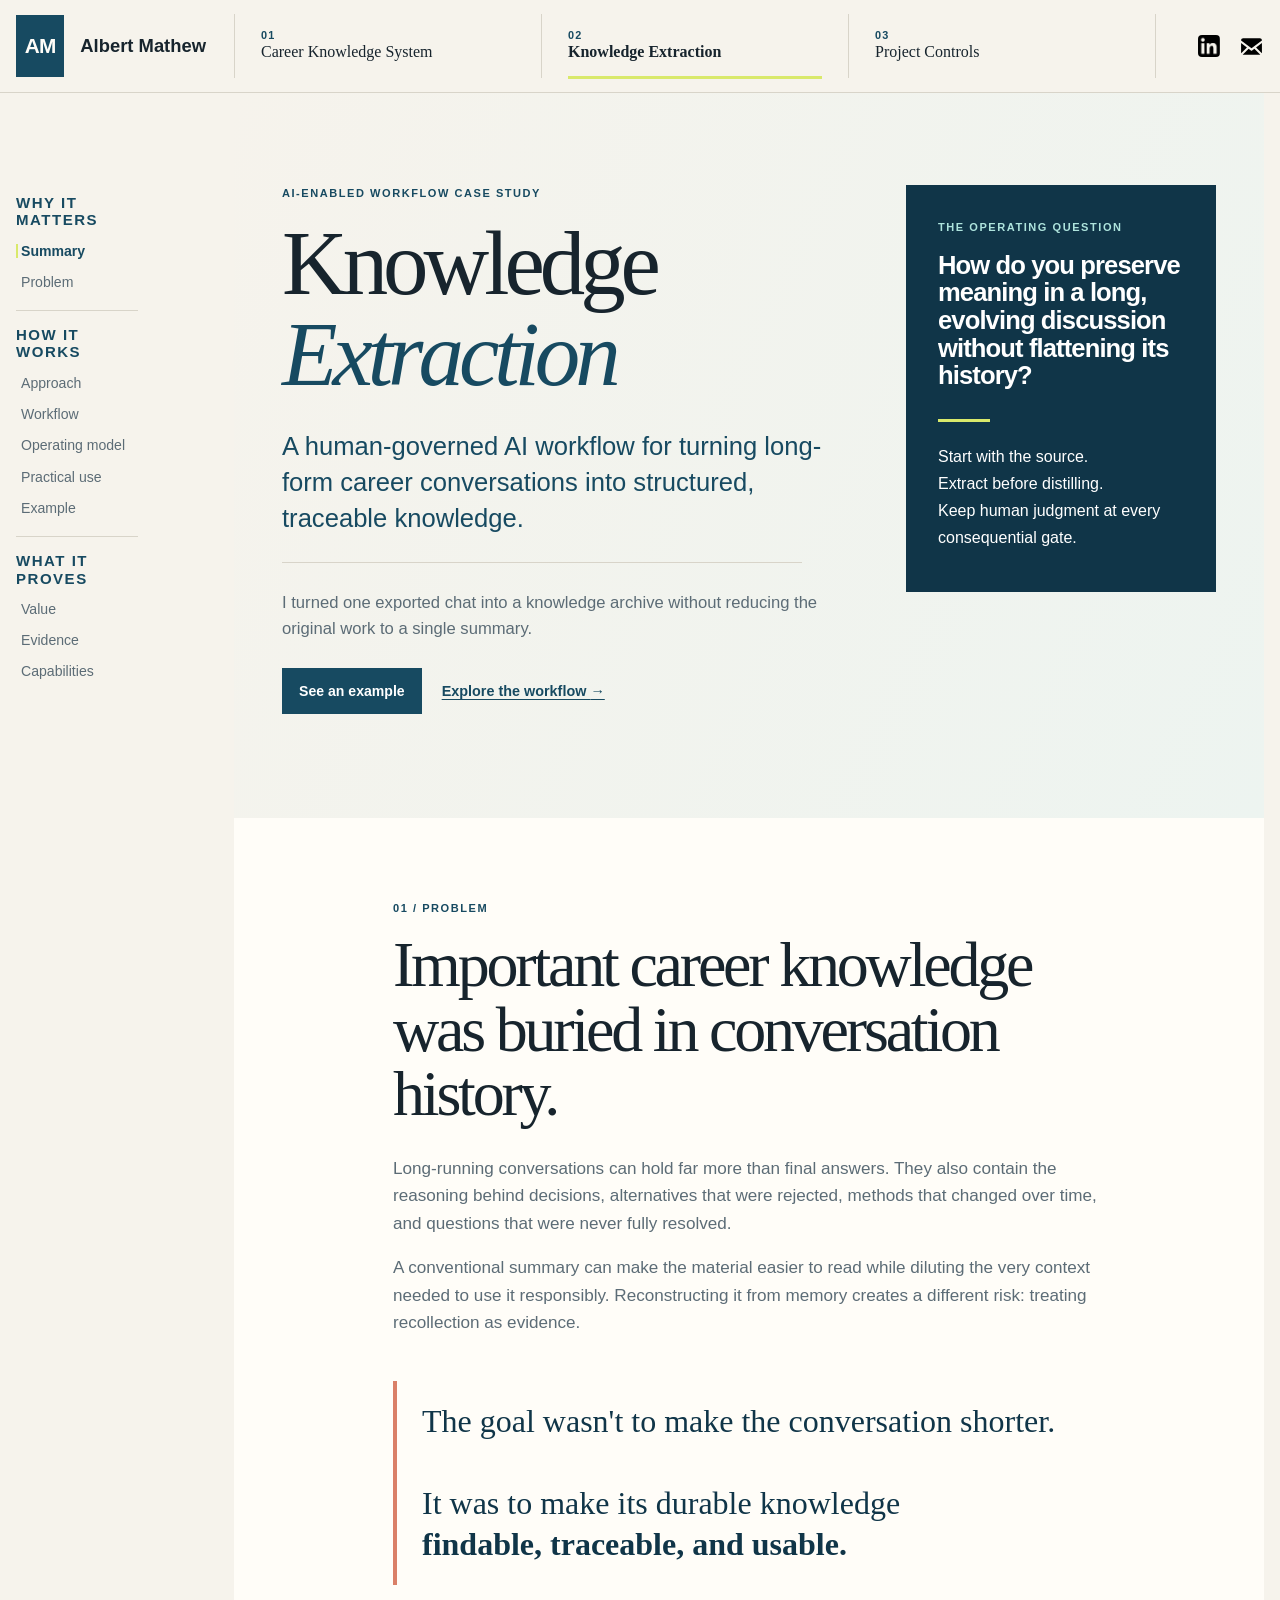
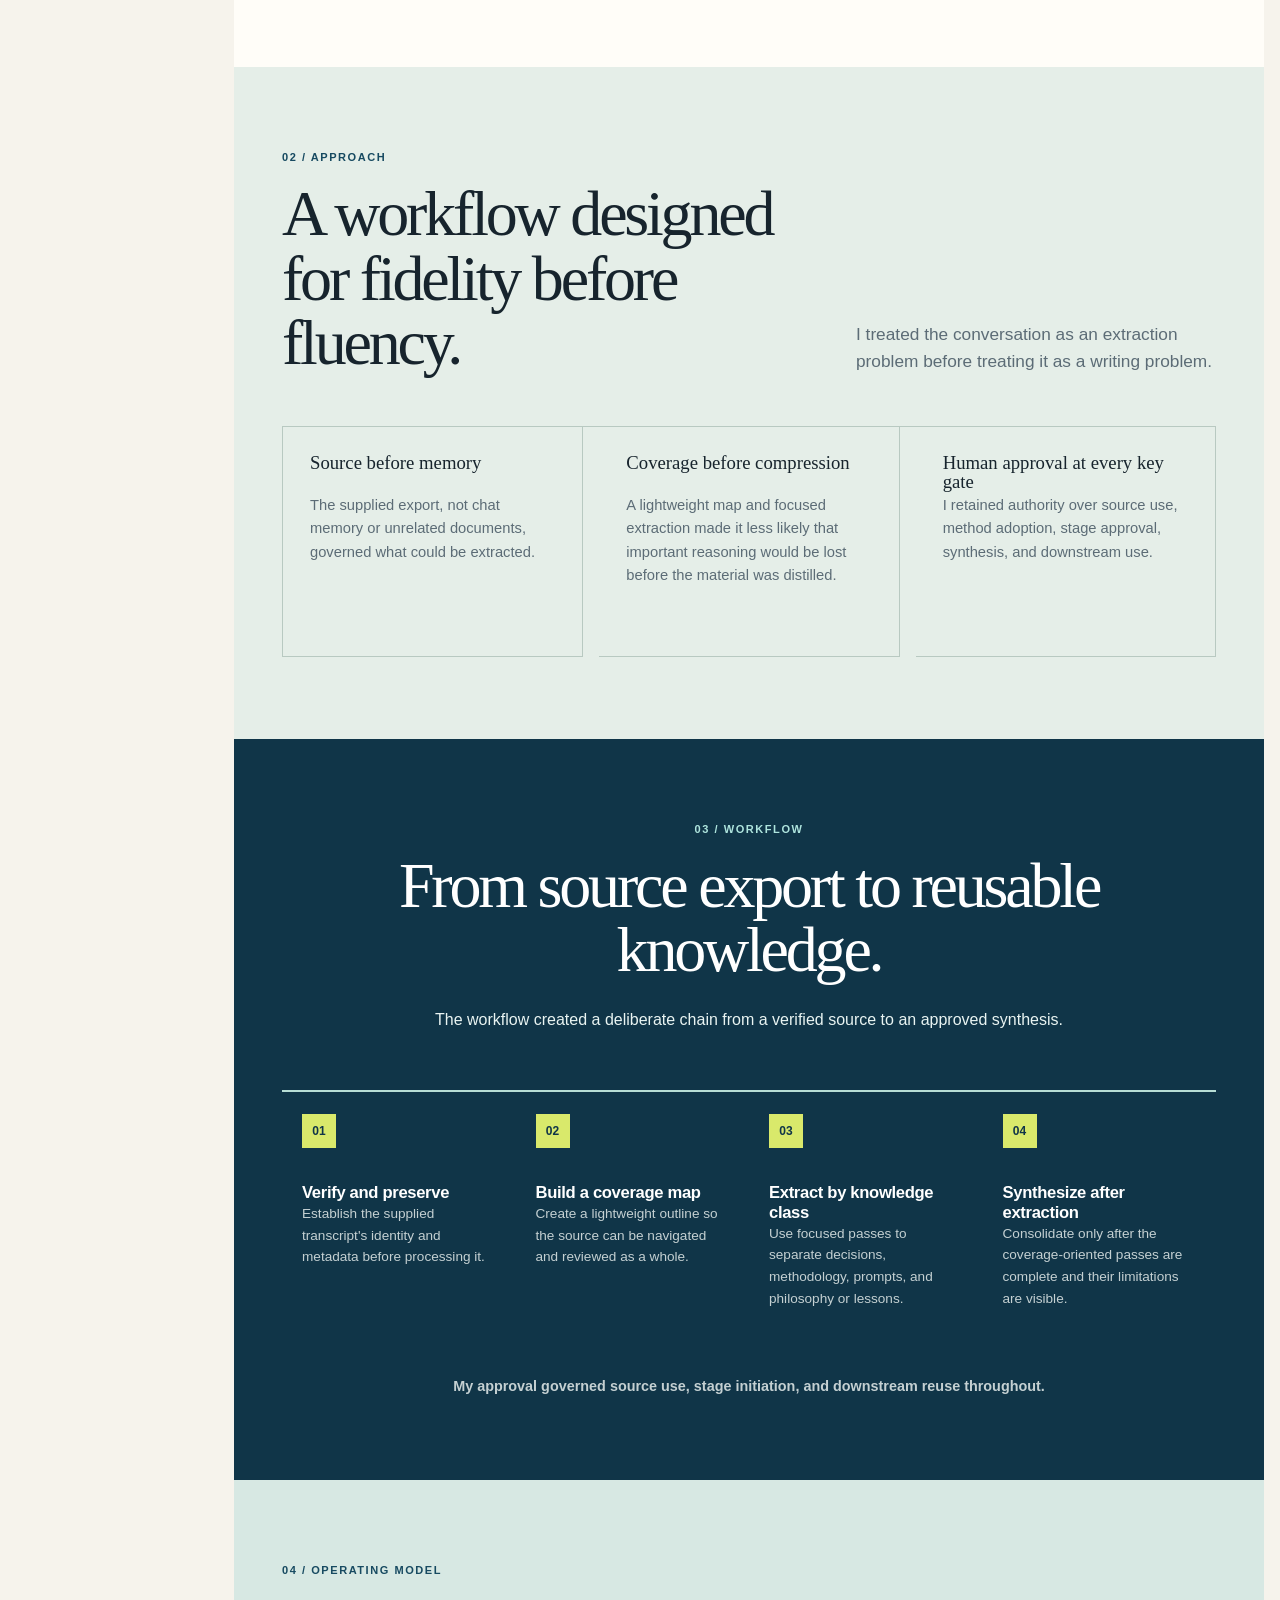
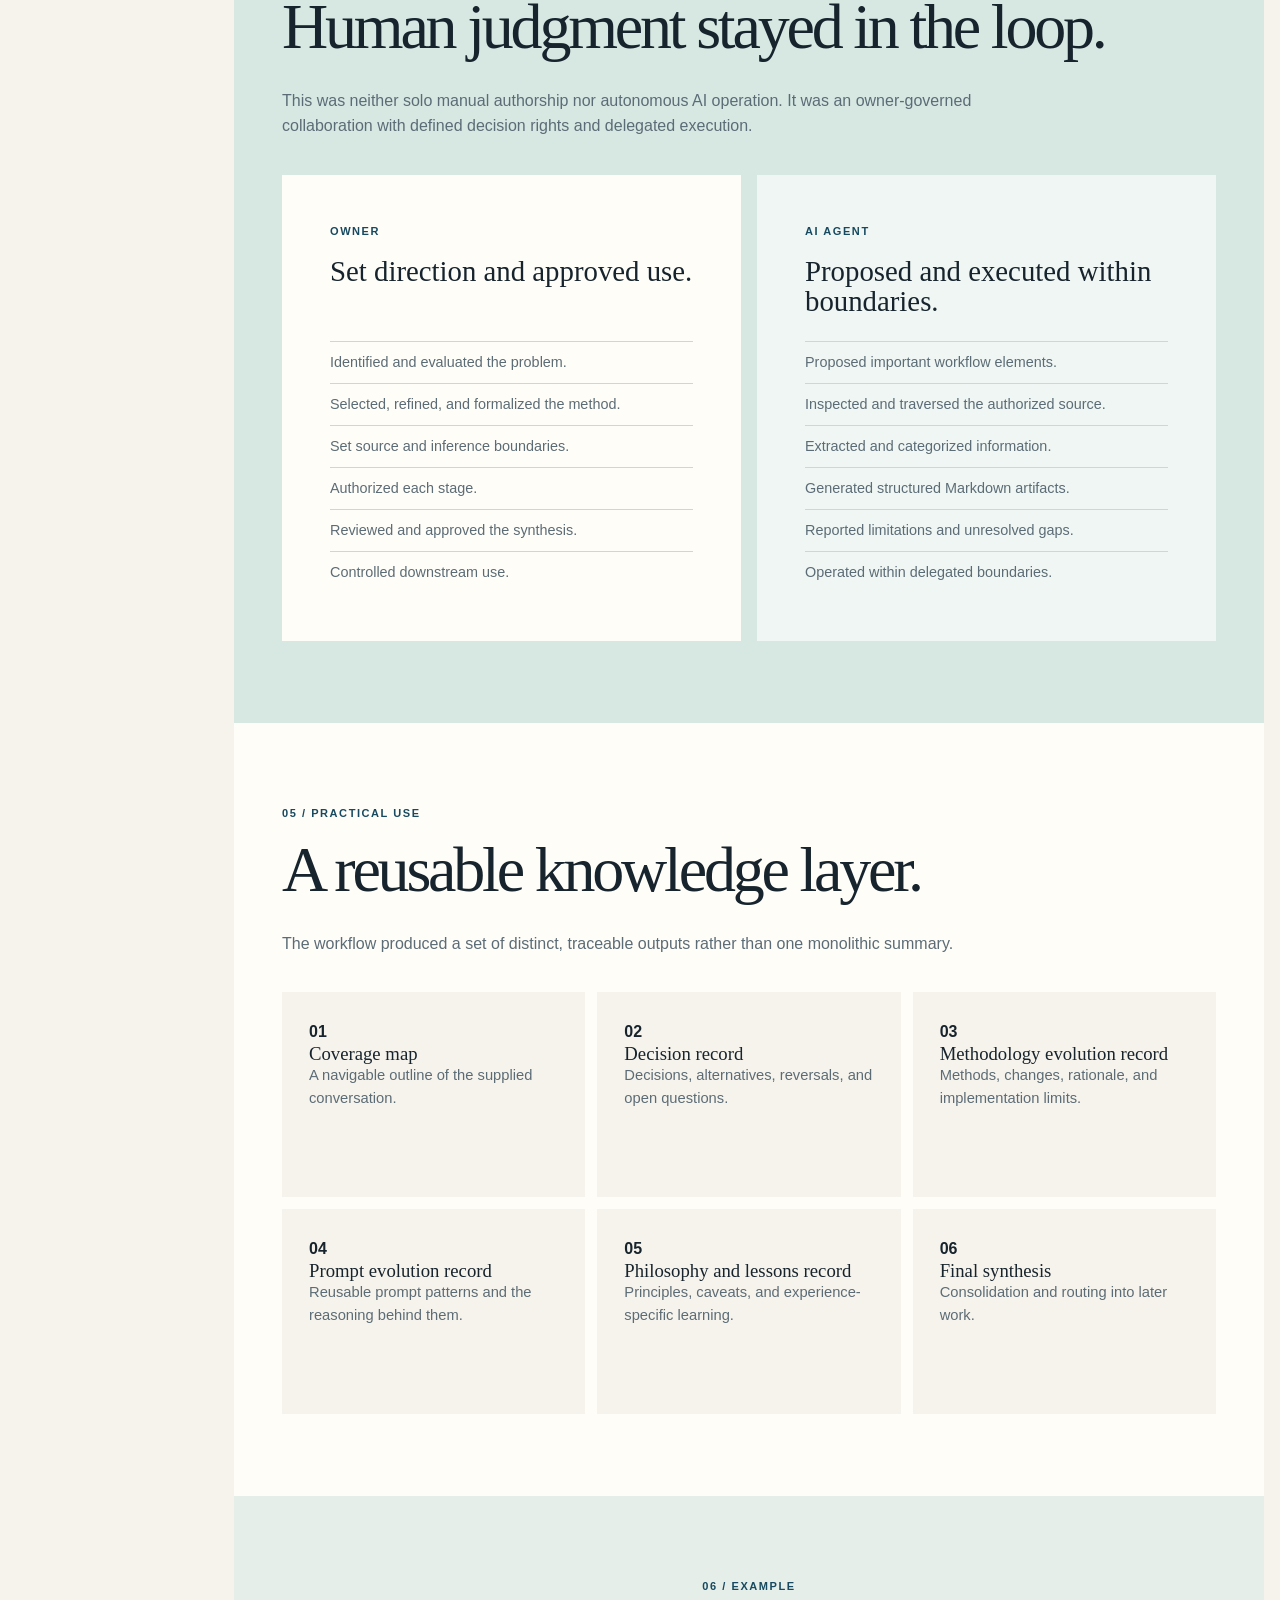
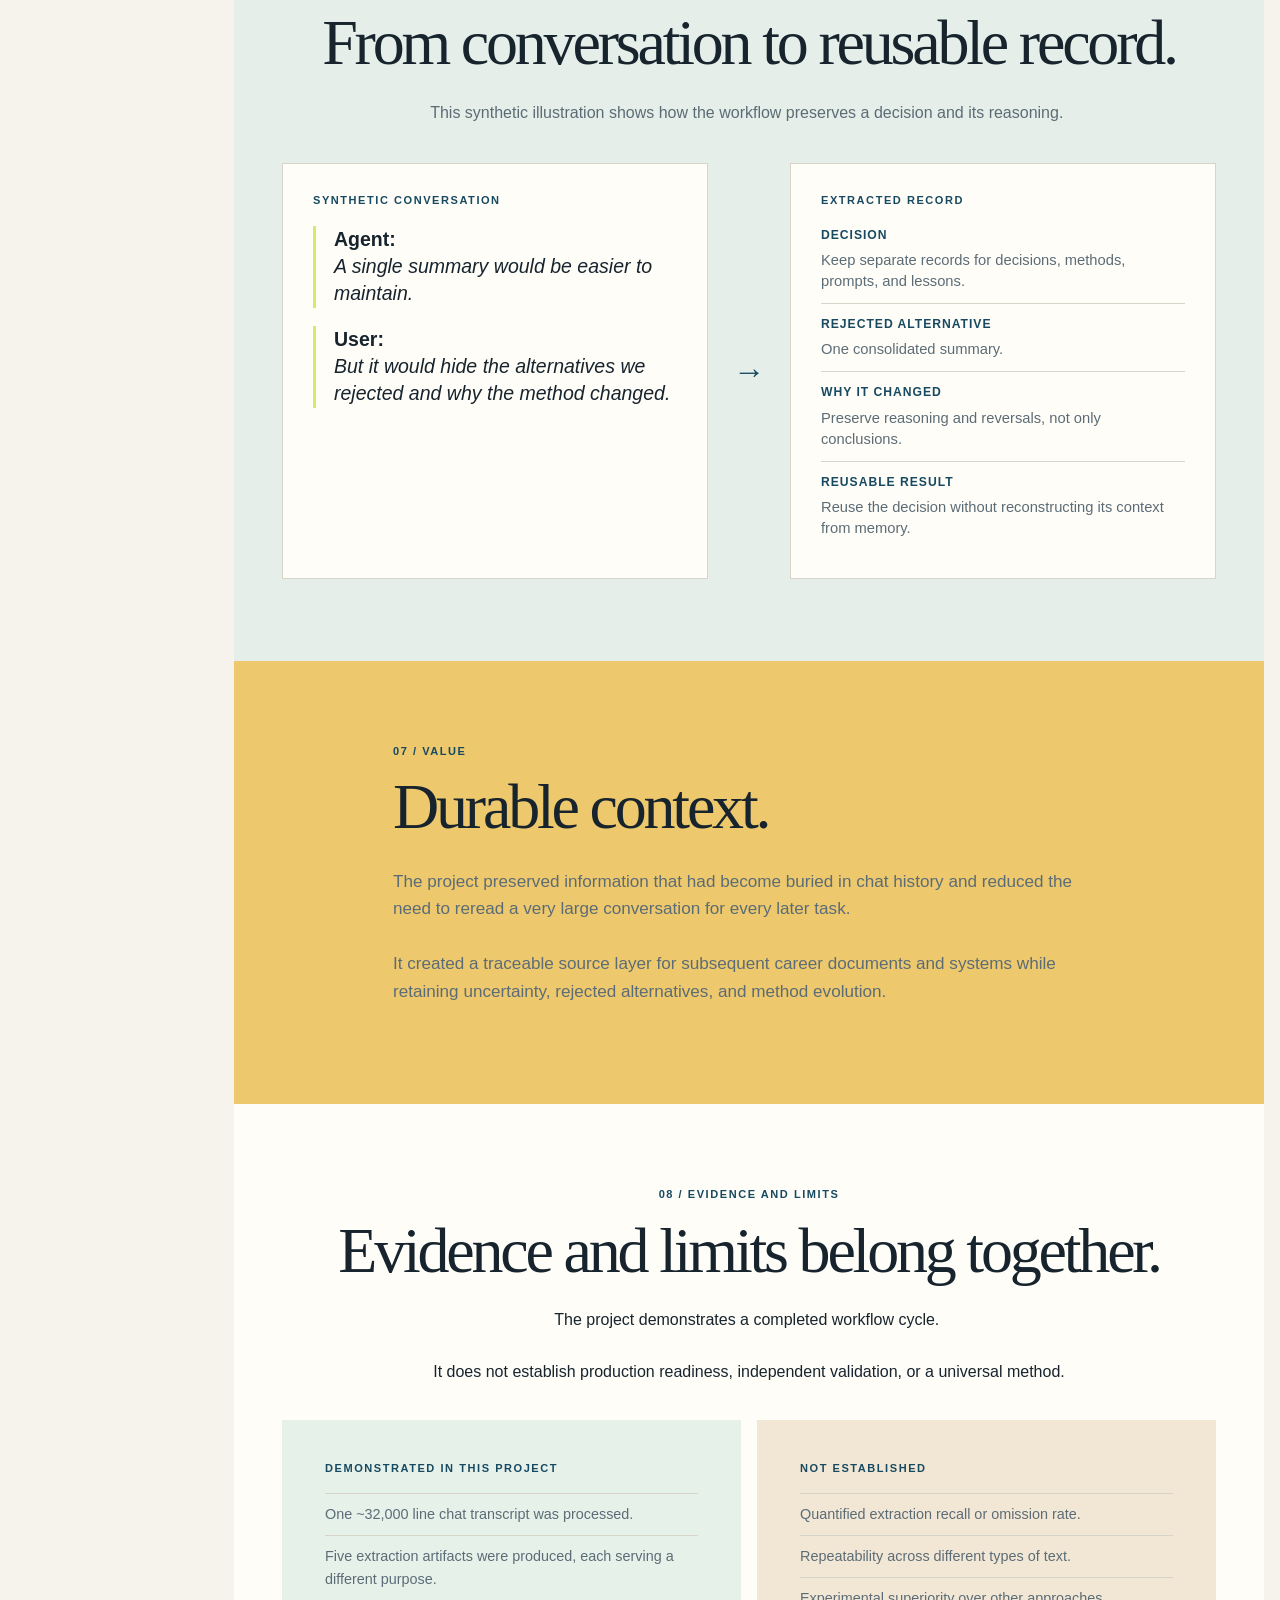
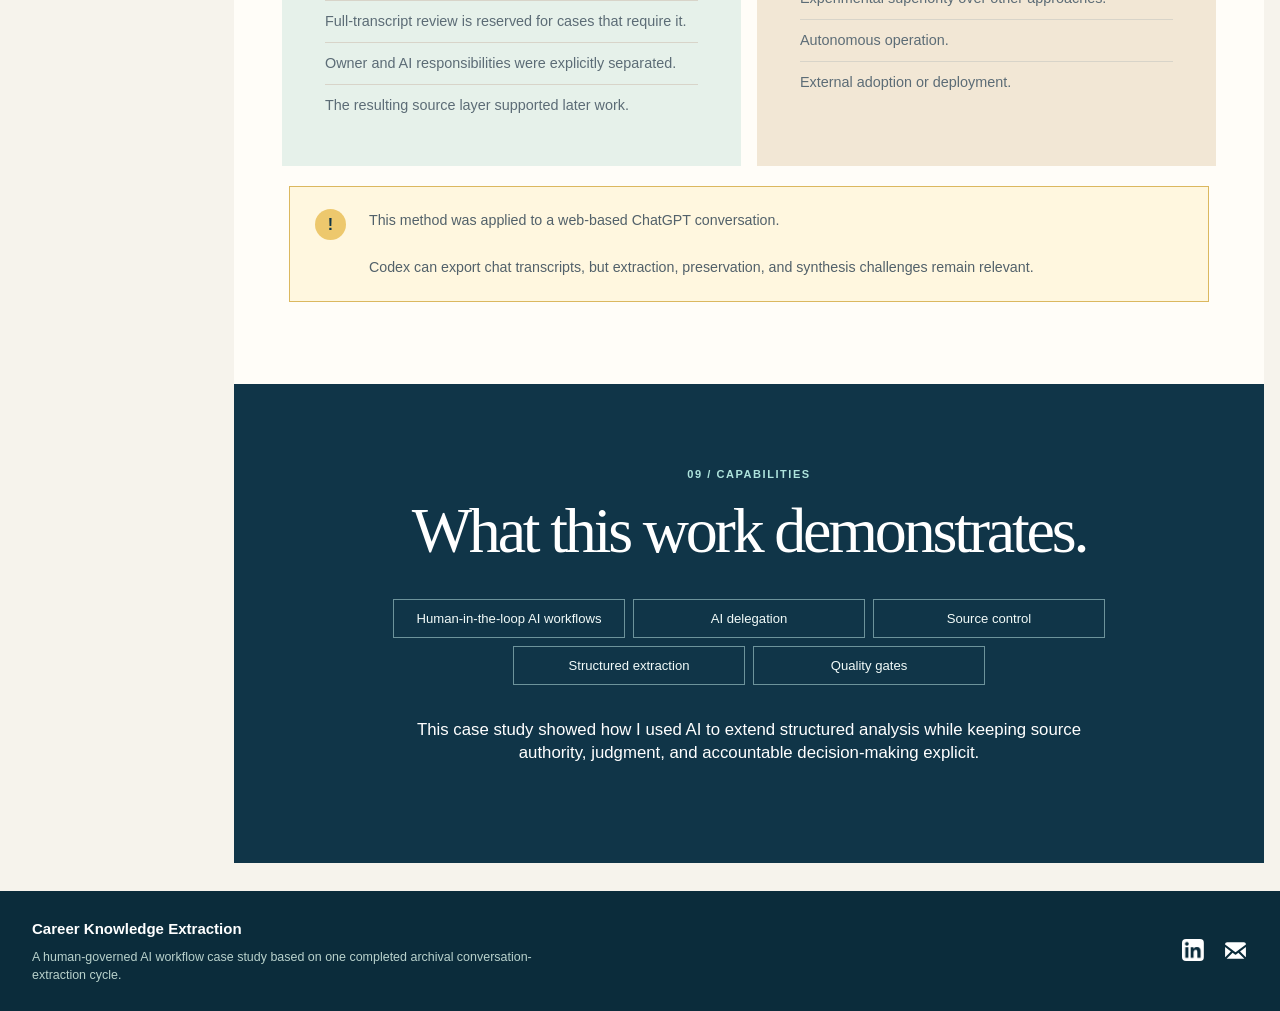
==== projects/career-knowledge-extraction/index.html @ 4024e96e "Create initial portfolio site" ====
<!doctype html>
<html lang="en">
  <head><meta charset="utf-8"><meta name="viewport" content="width=device-width, initial-scale=1"><meta name="description" content="Career Knowledge Extraction">
    <title>Career Knowledge Extraction</title>
    <!-- Shared foundation first; this project stylesheet may add local visual rules. -->
  <link rel="stylesheet" href="../../styles/site.css?v=monogram3" data-design-text="t1">
    <link rel="stylesheet" href="styles.css" data-design-text="t2">
  <link rel="stylesheet" href="../../styles/case-study.css?v=contact-icons" data-design-text="t3">
</head>
  <!-- Accessibility: lets keyboard users skip repeated site navigation. -->
  <body><a class="skip" href="#main">Skip to content</a>
    <!-- Case-study navigation. A parent portfolio link can be added here later. -->
    <!-- Shared portfolio project route. -->
  <header class="projectRoute" data-design-target="route">
    <div class="routeWrap">
      <a class="portfolioHome" href="../../index.html" aria-label="Portfolio home"><b>AM</b><span data-design-text="t4">Albert Mathew</span></a>
      <nav class="projectNav" aria-label="Portfolio projects">
        <a class="projectLink" href="../career-knowledge-system/index.html"><span data-design-text="t5">01</span><strong><span class="projectLinkTitle--desktop">Career Knowledge System</span><span class="projectLinkTitle--mobile">Knowledge<br>System</span></strong></a>
        <a class="projectLink active" href="../career-knowledge-extraction/index.html" aria-current="page"><span data-design-text="t6">02</span><strong><span class="projectLinkTitle--desktop">Knowledge Extraction</span><span class="projectLinkTitle--mobile">Knowledge<br>Extraction</span></strong></a>
        <a class="projectLink" href="../controls/index.html"><span data-design-text="t7">03</span><strong><span class="projectLinkTitle--desktop">Project Controls</span><span class="projectLinkTitle--mobile">Project<br>Controls</span></strong></a>
      </nav>
            <button class="pageJump" type="button" aria-expanded="false" aria-controls="case-index" aria-label="Open page navigation">
              <span class="pageJumpIcon" aria-hidden="true">☰</span>
              <span class="pageJumpLabel">Menu</span>
            </button>
            <nav class="routeContacts contactIcons" aria-label="Contact links">
        <a class="contactIcon" href="https://www.linkedin.com/in/albert-mathew-1331bb76/" target="_blank" rel="noopener noreferrer" aria-label="LinkedIn"><img class="contactIconImage contactIconImage--linkedin" src="../../assets/in-logo/InBug-Black.png" alt=""></a>
        <a class="contactIcon" href="mailto:contact@albertmathew.net" aria-label="Email contact@albertmathew.net"><img class="contactIconImage contactIconImage--email" src="../../assets/boxicons-rqFpVNvLlrw-unsplash.svg" alt=""></a>
      </nav>
    </div>
  </header>

  <button class="pageIndexScrim" type="button" tabindex="-1" aria-label="Close page navigation"></button>
    <div class="caseShell">
  <aside id="case-index" class="pageIndex" data-design-target="rail" aria-label="Page navigation">
    <div class="pageIndexHeader">
      <div>
        <span class="pageIndexTitle">Knowledge Extraction</span>
        <a class="pageIndexHome" href="../../index.html">Home</a>
      </div>
      <button class="pageIndexClose" type="button" aria-label="Close page navigation"><span aria-hidden="true">×</span></button>
    </div>
    <nav>
      <div class="pageIndexGroup">
        <p class="pageIndexPhase" data-design-text="t9">Why it matters</p>
        <a class="active" aria-current="location" href="#top"><span data-design-text="t10">Summary</span></a>
        <a href="#problem"><span data-design-text="t11">Problem</span></a>
      </div>
      <div class="pageIndexGroup">
        <p class="pageIndexPhase" data-design-text="t12">How it works</p>
        <a href="#approach"><span data-design-text="t13">Approach</span></a>
        <a href="#workflow"><span data-design-text="t14">Workflow</span></a>
        <a href="#model"><span data-design-text="t15">Operating model</span></a>
        <a href="#outputs"><span data-design-text="t16">Practical use</span></a>
        <a href="#example"><span>Example</span></a>
      </div>
      <div class="pageIndexGroup">
        <p class="pageIndexPhase" data-design-text="t17">What it proves</p>
        <a href="#value"><span data-design-text="t18">Value</span></a>
        <a href="#evidence"><span data-design-text="t19">Evidence</span></a>
        <a href="#capabilities"><span data-design-text="t20">Capabilities</span></a>
      </div>
    </nav>
    <div class="pageIndexFooter">
      <span class="pageIndexContactLabel">Contact</span>
      <nav class="pageIndexContacts contactIcons" aria-label="Contact links">
        <a class="contactIcon" href="https://www.linkedin.com/in/albert-mathew-1331bb76/" target="_blank" rel="noopener noreferrer" aria-label="LinkedIn"><img class="contactIconImage contactIconImage--linkedin" src="../../assets/in-logo/InBug-Black.png" alt=""></a>
        <a class="contactIcon" href="mailto:contact@albertmathew.net" aria-label="Email contact@albertmathew.net"><img class="contactIconImage contactIconImage--email" src="../../assets/boxicons-rqFpVNvLlrw-unsplash.svg" alt=""></a>
      </nav>
    </div>
  </aside>

    <main id="main">
      <!-- Hero: explains the project before a reader chooses to continue. -->
      <section class="hero" id="top" data-design-target="hero">
        <div class="wrap heroGrid">
          <div>
            <p class="eyebrow" data-design-text="t21">AI-enabled workflow case study</p>
            <h1 data-design-text="t22">Knowledge <i>Extraction</i></h1>
            <p class="lead" data-design-text="t23">A human-governed AI workflow for turning long-form career conversations into structured, traceable knowledge.</p>
            <div class="heroSeparator" aria-hidden="true"></div>
            <p class="intro" data-design-text="t27">I turned one exported chat into a knowledge archive without reducing the original work to a single summary.</p>
            <p data-design-text="t28"><a class="button" href="#example">See an example</a><a class="quiet" href="#workflow">Explore the workflow <span aria-hidden="true">→</span></a></p>
          </div>
          <aside>
            <p class="eyebrow" data-design-text="t29">The operating question</p>
            <h3 data-design-text="t30">How do you preserve meaning in a long, evolving discussion without flattening its history?</h3>
            <hr>
            <p data-design-text="t31">Start with the source.<br>Extract before distilling.<br>Keep human judgment at every consequential gate.</p>
          </aside>
        </div>
      </section>
      <!-- Problem: establishes why this workflow was worth designing. -->
      <section class="section paper" id="problem">
        <div class="narrow">
          <div class="sectionHeader sectionHeader--left">
            <p class="index" data-design-text="t32">01 / Problem</p>
            <h2 data-design-text="t33">Important career knowledge was buried in conversation history.</h2>
          </div>
          <p data-design-text="t34">Long-running conversations can hold far more than final answers. They also contain the reasoning behind decisions, alternatives that were rejected, methods that changed over time, and questions that were never fully resolved.</p>
          <p data-design-text="t35">A conventional summary can make the material easier to read while diluting the very context needed to use it responsibly. Reconstructing it from memory creates a different risk: treating recollection as evidence.</p>
          <blockquote data-design-text="t36">The goal wasn't to make the conversation shorter.&nbsp;<br><br>It was to make its durable knowledge <strong>findable, traceable, and usable.</strong></blockquote>
        </div>
      </section>
      <!-- Approach: the three design principles guiding the work. -->
      <section class="section mint" id="approach">
        <div class="wrap">
          <div class="split">
            <div class="sectionHeader sectionHeader--left">
              <p class="index" data-design-text="t37">02 / Approach</p>
              <h2 data-design-text="t38">A workflow designed for fidelity before fluency.</h2>
            </div>
            <p data-design-text="t39">I treated the conversation as an extraction problem before treating it as a writing problem.</p>
          </div>
          <div class="cards">
            <article>
              <h3 data-design-text="t40">Source before memory</h3>
              <p data-design-text="t41">The supplied export, not chat memory or unrelated documents, governed what could be extracted.</p>
            </article>
            <article>
              <h3 data-design-text="t42">Coverage before compression</h3>
              <p data-design-text="t43">A lightweight map and focused extraction made it less likely that important reasoning would be lost before the material was distilled.</p>
            </article>
            <article>
              <h3 data-design-text="t44">Human approval at every key gate</h3>
              <p data-design-text="t45">I retained authority over source use, method adoption, stage approval, synthesis, and downstream use.</p>
            </article>
          </div>
        </div>
      </section>
      <!-- Workflow: the ordered transformation from source export to synthesis. -->
      <section class="section navy" id="workflow">
        <div class="wrap">
          <div class="sectionHeader sectionHeader--center">
            <p class="index" data-design-text="t46">03 / Workflow</p>
            <h2 data-design-text="t47">From source export to reusable knowledge.</h2>
            <p data-design-text="t48">The workflow created a deliberate chain from a verified source to an approved synthesis.</p>
          </div>
          <ol class="flow" data-design-target="flow">
            <li data-design-text="t49"><b>01</b>
              <h3 data-design-text="t50">Verify and preserve</h3>
              <p data-design-text="t51">Establish the supplied transcript's identity and metadata before processing it.</p>
            </li>
            <li data-design-text="t52"><b>02</b>
              <h3 data-design-text="t53">Build a coverage map</h3>
              <p data-design-text="t54">Create a lightweight outline so the source can be navigated and reviewed as a whole.</p>
            </li>
            <li data-design-text="t55"><b>03</b>
              <h3 data-design-text="t56">Extract by knowledge class</h3>
              <p data-design-text="t57">Use focused passes to separate decisions, methodology, prompts, and philosophy or lessons.</p>
            </li>
            <li data-design-text="t58"><b>04</b>
              <h3 data-design-text="t59">Synthesize after extraction</h3>
              <p data-design-text="t60">Consolidate only after the coverage-oriented passes are complete and their limitations are visible.</p>
            </li>
          </ol>
          <p class="workflowNote"><b>My approval governed source use, stage initiation, and downstream reuse throughout.</b></p>
        </div>
      </section>
      <!-- Operating model: separates owner authority from delegated AI work. -->
      <section class="section aqua" id="model">
        <div class="wrap">
          <div class="sectionHeader sectionHeader--left">
            <p class="index" data-design-text="t64">04 / Operating model</p>
            <h2 data-design-text="t65">Human judgment stayed in the loop.</h2>
          </div>
          <p class="sub" data-design-text="t66">This was neither solo manual authorship nor autonomous AI operation. It was an owner-governed collaboration with defined decision rights and delegated execution.</p>
          <div class="roles">
            <article>
              <p class="eyebrow" data-design-text="t67">Owner</p>
              <h3 data-design-text="t68">Set direction and approved use.</h3>
              <ul>
                <li data-design-text="t69">Identified and evaluated the problem.</li>
                <li data-design-text="t70">Selected, refined, and formalized the method.</li>
                <li data-design-text="t71">Set source and inference boundaries.</li>
                <li data-design-text="t72">Authorized each stage.</li>
                <li data-design-text="t73">Reviewed and approved the synthesis.</li>
                <li data-design-text="t74">Controlled downstream use.</li>
              </ul>
            </article>
            <article>
              <p class="eyebrow" data-design-text="t75">AI agent</p>
              <h3 data-design-text="t76">Proposed and executed within boundaries.</h3>
              <ul>
                <li data-design-text="t77">Proposed important workflow elements.</li>
                <li data-design-text="t78">Inspected and traversed the authorized source.</li>
                <li data-design-text="t79">Extracted and categorized information.</li>
                <li data-design-text="t80">Generated structured Markdown artifacts.</li>
                <li data-design-text="t81">Reported limitations and unresolved gaps.</li>
                <li data-design-text="t82">Operated within delegated boundaries.</li>
              </ul>
            </article>
          </div>
        </div>
      </section>
      <!-- Outputs: the reusable knowledge artifacts produced by the workflow. -->
      <section class="section paper" id="outputs">
        <div class="wrap">
          <div class="sectionHeader sectionHeader--left">
            <p class="index" data-design-text="t83">05 / Practical use</p>
            <h2 data-design-text="t84">A reusable knowledge layer.</h2>
          </div>
          <p class="sub" data-design-text="t85">The workflow produced a set of distinct, traceable outputs rather than one monolithic summary.</p>
          <div class="outputCards">
            <article><b>01</b>
              <h3 data-design-text="t86">Coverage map</h3>
              <p data-design-text="t87">A navigable outline of the supplied conversation.</p>
            </article>
            <article><b>02</b>
              <h3 data-design-text="t88">Decision record</h3>
              <p data-design-text="t89">Decisions, alternatives, reversals, and open questions.</p>
            </article>
            <article><b>03</b>
              <h3 data-design-text="t90">Methodology evolution record</h3>
              <p data-design-text="t91">Methods, changes, rationale, and implementation limits.</p>
            </article>
            <article><b>04</b>
              <h3 data-design-text="t92">Prompt evolution record</h3>
              <p data-design-text="t93">Reusable prompt patterns and the reasoning behind them.</p>
            </article>
            <article><b>05</b>
              <h3 data-design-text="t94">Philosophy and lessons record</h3>
              <p data-design-text="t95">Principles, caveats, and experience-specific learning.</p>
            </article>
            <article><b>06</b>
              <h3 data-design-text="t96">Final synthesis</h3>
              <p data-design-text="t97">Consolidation and routing into later work.</p>
            </article>
          </div>
        </div>
      </section>
      <!-- Synthetic illustration: shows the extraction method without exposing private conversation content. -->
      <section class="section mint" id="example">
        <div class="wrap">
          <div class="sectionHeader sectionHeader--center narrowish">
            <p class="index">06 / Example</p>
            <h2>From conversation to reusable record.</h2>
            <p class="sub">This synthetic illustration shows how the workflow preserves a decision and its reasoning.&nbsp;</p>
          </div>
          <div class="extractionExample">
            <article class="examplePanel">
              <p class="eyebrow">Synthetic conversation</p>
              <blockquote>
                <p><strong>Agent:</strong><br><i>A single summary would be easier to maintain.</i></p>
              </blockquote>
              <blockquote>
                <p><strong>User:</strong><br><i>But it would hide the alternatives we rejected and why the method changed.</i></p>
              </blockquote>
            </article>
            <p class="exampleArrow" aria-hidden="true">→</p>
            <article class="examplePanel exampleRecord">
              <p class="eyebrow">Extracted record</p>
              <dl>
                <div><dt>Decision</dt><dd>Keep separate records for decisions, methods, prompts, and lessons.</dd></div>
                <div><dt>Rejected alternative</dt><dd>One consolidated summary.</dd></div>
                <div><dt>Why it changed</dt><dd>Preserve reasoning and reversals, not only conclusions.</dd></div>
                <div><dt>Reusable result</dt><dd>Reuse the decision without reconstructing its context from memory.</dd></div>
              </dl>
            </article>
          </div>
        </div>
      </section>
      <!-- Value: why the extracted knowledge remains useful after the original discussion. -->
      <section class="section gold" id="value">
        <div class="narrow">
          <div class="sectionHeader sectionHeader--left">
            <p class="index" data-design-text="t98">07 / Value</p>
            <h2 data-design-text="t99">Durable context.</h2>
          </div>
          <p data-design-text="t100">The project preserved information that had become buried in chat history and reduced the need to reread a very large conversation for every later task.&nbsp;<br><br>It created a traceable source layer for subsequent career documents and systems while retaining uncertainty, rejected alternatives, and method evolution.</p>
        </div>
      </section>
      <!-- Evidence and limits: states what this case study demonstrates and does not claim. -->
      <section class="section paper" id="evidence">
        <div class="wrap">
          <div class="sectionHeader sectionHeader--center">
            <p class="index" data-design-text="t101">08 / Evidence and limits</p>
            <h2 data-design-text="t102">Evidence and limits belong together.</h2>
            <p data-design-text="t103">The project demonstrates a completed workflow cycle.&nbsp;<br><br>It does not establish production readiness, independent validation, or a universal method.</p>
          </div>
          <div class="evidence">
            <article>
              <p class="eyebrow" data-design-text="t104">Demonstrated in this project</p>
              <ul>
                <li data-design-text="t105">One ~32,000 line chat transcript was processed.</li>
                <li data-design-text="t106">Five extraction artifacts were produced, each serving a different purpose.</li>
                <li data-design-text="t107">Full-transcript review is reserved for cases that require it.</li>
                <li data-design-text="t108">Owner and AI responsibilities were explicitly separated.</li>
                <li data-design-text="t109">The resulting source layer supported later work.</li>
              </ul>
            </article>
            <article>
              <p class="eyebrow" data-design-text="t110">Not established</p>
              <ul>
                <li data-design-text="t111">Quantified extraction recall or omission rate.</li>
                <li data-design-text="t112">Repeatability across different types of text.</li>
                <li data-design-text="t113">Experimental superiority over other approaches.</li>
                <li data-design-text="t114">Autonomous operation.</li>
                <li data-design-text="t115">External adoption or deployment.</li>
              </ul>
            </article>
          </div>
          <aside class="limit"><b>!</b>
            <p data-design-text="t116">This method was applied to a web-based ChatGPT conversation.</p><p data-design-text="t129">Codex can export chat transcripts, but extraction, preservation, and synthesis challenges remain relevant.</p>
          </aside>
        </div>
      </section>
      <!-- Capabilities: translates the project into role-relevant skills for a portfolio reader. -->
      <section class="section navy capability" id="capabilities">
        <div class="narrow sectionHeader sectionHeader--center">
          <p class="index" data-design-text="t117">09 / Capabilities</p>
          <h2 data-design-text="t118">What this work demonstrates.</h2>
          <div class="tags"><span data-design-text="t119">Human-in-the-loop AI workflows</span><span data-design-text="t120">AI delegation</span><span data-design-text="t121">Source control</span><span data-design-text="t122">Structured extraction</span><span data-design-text="t123">Quality gates</span></div>
          <p class="closing" data-design-text="t127">This case study showed how I used AI to extend structured analysis while keeping source authority, judgment, and accountable decision-making explicit.</p>
        </div>
      </section>
    </main>
  </div>
    <!-- Footer: concise case-study identity. Keep confidential source material out of public pages. -->
    <footer>
      <div class="wrap foot">
        <div><strong>Career Knowledge Extraction</strong>
          <p data-design-text="t128">A human-governed AI workflow case study based on one completed archival conversation-extraction cycle.</p>
        </div>
        <nav class="contactIcons contactIcons--light" aria-label="Contact links">
          <a class="contactIcon" href="https://www.linkedin.com/in/albert-mathew-1331bb76/" target="_blank" rel="noopener noreferrer" aria-label="LinkedIn"><img class="contactIconImage contactIconImage--linkedin" src="../../assets/in-logo/InBug-White.png" alt=""></a>
          <a class="contactIcon" href="mailto:contact@albertmathew.net" aria-label="Email contact@albertmathew.net"><img class="contactIconImage contactIconImage--email" src="../../assets/boxicons-rqFpVNvLlrw-unsplash.svg" alt=""></a>
        </nav>
      </div>
    </footer>
  <script src="../../scripts/case-study-nav.js" defer></script>
</body>
</html>
---- styles/site.css ----
/*
  Shared Portfolio Foundation

  Every public portfolio page loads this file first. Keep universal choices here:
  color tokens, typography, reading widths, accessibility behavior, navigation,
  and common actions. Project stylesheets load after this file and should only
  add rules that make that individual case study distinct.
*/
/* Design tokens: update these colors and font stacks to refresh the visual system consistently. */
:root {
  --ink:#17242d;
  --mute:#5c6c76;
  --paper:#f6f3ec;
  --white:#fffdf8;
  --blue:#174a61;
  --deep:#103548;
  --mint:#e5eee8;
  --aqua:#d7e8e3;
  --lime:#d9e96b;
  --gold:#edc86d;
  --line:#d8d4c9;
  /* Shared brand-mark dimensions keep the landing and project headers in the same visual family. */
  --brand-mark-size:62px;
  --brand-mark-size-mobile:55px;
  /* Shared initials scale keeps the square monogram consistent across every header. */
  --brand-mark-initials-size:1.3rem;
  --brand-mark-initials-size-mobile:1.3rem;
  /* Shared route-frame dimensions keep page transitions visually continuous. */
  --route-gutter:32px;
  --route-header-height:92px;
  --serif:Georgia,serif;
  --sans:Arial,sans-serif
}
/* Baseline and layout helpers. */
* {
  box-sizing:border-box
}
html {
  scroll-behavior:smooth
}
@media (prefers-reduced-motion: reduce) {
  html { scroll-behavior:auto; }
}
body {
  margin:0;
  background:var(--paper);
  color:var(--ink);
  font:16px/1.6 var(--sans)
}
a {
  color:inherit
}
.wrap {
  width:min(1180px,calc(100% - 48px));
  margin:auto
}
.narrow {
  width:min(760px,calc(100% - 48px));
  margin:auto
}
.skip {
  position:fixed;
  top:-50px;
  left:16px;
  z-index:20;
  padding:8px;
  background:var(--lime)
}
.skip:focus {
  top:16px
}
/* Sticky navigation and the opening case-study section. */
header {
  position:sticky;
  top:0;
  z-index:10;
  border-bottom:1px solid var(--line);
  background:#f6f3ecee;
  backdrop-filter:blur(10px)
}
.portfolioHome {
  display:flex;
  align-items:center;
  gap:16px;
  color:var(--ink);
  font:700 1.15rem/1 var(--sans);
  text-decoration:none;
  white-space:nowrap
}
.portfolioHome b {
  display:inline-grid;
  place-items:center;
  width:var(--brand-mark-size);
  height:var(--brand-mark-size);
  margin:0;
  background:var(--blue);
  color:var(--white);
  font:700 var(--brand-mark-initials-size)/1 var(--sans);
  letter-spacing:-.04em
}
.contactIcons {
  display:flex;
  align-items:center;
  gap:18px
}
.contactIcon {
  display:grid;
  width:25px;
  height:25px;
  place-items:center;
  color:inherit;
  text-decoration:none
}
.contactIconImage {
  display:block;
  object-fit:contain
}
.contactIconImage--linkedin {
  width:22px;
  height:22px;
  border-radius:4px
}
.contactIconImage--email {
  width:25px;
  height:25px
}
.contactIcon:focus-visible {
  outline:2px solid currentColor;
  outline-offset:4px
}
.contactIcon:hover {
  opacity:.78
}
.contactIcons--light .contactIconImage--email {
  filter:brightness(0) invert(1)
}
.button {
  display:inline-block;
  padding:12px 17px;
  background:var(--blue);
  color:#fff;
  text-decoration:none;
  font-size:.88rem;
  font-weight:bold
}
/* Secondary hero calls stay visibly clickable without competing with the filled action. */
.quiet {
  display:inline-block;
  margin-left:20px;
  color:var(--blue);
  font-size:.9rem;
  font-weight:bold;
  text-decoration:underline;
  text-decoration-thickness:1px;
  text-underline-offset:3px
}
/* Shared small-screen behavior. Project-specific responsive rules stay in each project stylesheet. */
@media(max-width:560px) {
  .wrap,.narrow {
    width:calc(100% - 32px)
  }

}
---- projects/career-knowledge-extraction/styles.css ----
.sub {
  max-width:690px;
  margin:0 0 30px;
  color:var(--mute)
}
.narrow>p:not(.index) {
  color:var(--mute);
  font-size:1.07rem
}
#problem blockquote {
  margin:45px 0 0;
  padding:20px 0 20px 25px;
  border-left:4px solid #da8068;
  color:var(--deep);
  font:clamp(1.45rem,3vw,2rem)/1.28 var(--serif)
}
#problem blockquote strong {
  white-space:nowrap
}
#approach .cards {
  display:grid;
  grid-template-columns:repeat(3,1fr);
  border-top:1px solid #b8c9c1;
  border-left:1px solid #b8c9c1
}
/* Approach cards reserve equal title space so wrapped headings do not crowd the body copy. */
#approach .cards article {
  display:grid;
  grid-template-rows:2.5em auto;
  align-content:start;
  min-height:230px;
  padding:27px;
  border-right:1px solid #b8c9c1;
  border-bottom:1px solid #b8c9c1
}
#approach .cards h3 {
  margin:0;
}
#approach .cards p,.outputCards p {
  margin:0;
  color:var(--mute);
  font-size:.92rem
}
.center h2 { margin-inline:auto; }
.center>p:not(.index) {
  color:var(--mute)
}
#workflow .flow {
  display:grid;
  grid-template-columns:repeat(4,1fr);
  padding:0;
  margin:58px 0 24px;
  list-style:none
}
#workflow .flow li {
  position:relative;
  min-height:255px;
  padding:22px 20px 12px;
  border-top:2px solid #b7ded5
}
#workflow .flow b {
  display:grid;
  place-items:center;
  width:34px;
  height:34px;
  margin-bottom:35px;
  background:var(--lime);
  color:var(--deep);
  font-size:.75rem
}
#workflow .flow p {
  margin:0;
  color:#c4d0d2;
  font-size:.85rem
}
.workflowNote {
  max-width:820px;
  margin:30px auto 0;
  color:#c4d0d2;
  font-size:.9rem;
  text-align:center
}
/* Paired comparison cards: equal heading space keeps divider rows aligned. */
#model .roles article {
  padding:clamp(28px,4vw,48px);
  background:var(--white)
}
#model .roles article+article {
  background:#eff6f3
}
#model .roles h3 {
  min-height:2.1em;
  margin-bottom:25px;
  font:400 1.8rem/1.05 var(--serif)
}
#model .roles ul,#evidence .evidence ul {
  padding:0;
  margin:0;
  list-style:none
}
#model .roles li,#evidence .evidence li {
  padding:9px 0;
  border-top:1px solid var(--line);
  color:var(--mute);
  font-size:.9rem
}
.note {
  max-width:820px;
  margin:30px auto 0;
  color:var(--mute);
  text-align:center;
  font-size:.9rem
}
.outputCards {
  display:grid;
  grid-template-columns:repeat(3,1fr);
  gap:12px
}
/* A compact, clearly synthetic before-and-after example for the Extraction case study. */
.extractionExample {
  display:grid;
  grid-template-columns:minmax(0,1fr) 42px minmax(0,1fr);
  gap:20px;
  align-items:center;
  max-width:980px;
  margin:38px auto 0;
}
.examplePanel {
  min-height:100%;
  padding:28px 30px;
  border:1px solid var(--line);
  background:var(--white);
}
.examplePanel .eyebrow { margin-bottom:16px; }
.examplePanel blockquote {
  margin:0;
  padding-left:18px;
  border-left:3px solid var(--lime);
  color:var(--ink);
  font:1.22rem/1.4 Arial, sans-serif;
}
.examplePanel blockquote + blockquote { margin-top:18px; }
.examplePanel blockquote p { margin:0 0 14px; }
.examplePanel blockquote p:last-child { margin-bottom:0; }
.exampleArrow {
  margin:0;
  color:var(--blue);
  font:2rem/1 var(--serif);
  text-align:center;
}
.exampleRecord dl { margin:0; }
.exampleRecord dl > div { padding:11px 0; border-top:1px solid var(--line); }
.exampleRecord dl > div:first-child { padding-top:0; border-top:0; }
.exampleRecord dt { color:var(--blue); font-size:.76rem; font-weight:bold; letter-spacing:.08em; text-transform:uppercase; }
.exampleRecord dd { margin:5px 0 0; color:var(--mute); font-size:.92rem; line-height:1.42; }
@media(max-width:840px) {
  .extractionExample { grid-template-columns:1fr; gap:14px; }
  .exampleArrow { transform:rotate(90deg); }
}
.outputCards article {
  min-height:205px;
  padding:27px;
  background:var(--paper)
}
#evidence .evidence article {
  min-height:340px;
  background:#e6f1ea
}
#evidence .evidence article+article {
  background:#f2e7d5
}
.limit {
  display:grid;
  grid-template-columns:38px 1fr;
  gap:16px;
  max-width:920px;
  margin:20px auto 0;
  padding:22px 25px;
  background:#fff7df;
  border:1px solid #dbb85f
}
.limit b {
  display:grid;
  place-items:center;
  width:31px;
  height:31px;
  border-radius:50%;
  background:var(--gold);
  color:var(--deep)
}
.limit p {
  grid-column:2;
  margin:0;
  color:#52616a;
  font-size:.89rem
}
/* Closing skills section and footer. */
.capability .index {
  color:#b7ded5
}
.capability h2 {
  color:#fff
}
.tags {
  display:flex;
  flex-wrap:wrap;
  justify-content:center;
  gap:8px;
  margin:0 0 34px
}
.foot strong { color:#fff; }
.foot>p {
  text-align:right
}
/* Responsive rules: collapse multi-column layout before it becomes cramped. */
@media(max-width:840px) {
  #model .roles,#evidence .evidence { grid-template-columns:1fr; }
  #approach .cards,.outputCards {
    grid-template-columns:repeat(2,1fr)
  }
  #workflow .flow {
    grid-template-columns:1fr
  }
  #workflow .flow li {
    min-height:0;
    border-top:1px solid #b7ded5
  }
  .foot {
    display:block
  }
  .foot>p {
    text-align:left;
    margin-top:18px
  }
}
@media(max-width:560px) {
  #problem blockquote strong {
    white-space:normal
  }
  #approach .cards,.outputCards {
    grid-template-columns:1fr
  }
  .quiet {
    display:inline-block;
    margin:16px 0 0
  }
}

/* Section 2 keeps its three principles on one row at desktop widths. */
#approach .cards { grid-template-columns:repeat(3,minmax(0,1fr)); }
@media(max-width:840px) {
  #approach .cards { grid-template-columns:repeat(2,minmax(0,1fr)); }
}
@media(max-width:560px) {
  #approach .cards { grid-template-columns:1fr; }
}
---- styles/case-study.css ----
/*
  Shared case-study architecture.

  This file owns the portfolio-wide treatment for long-form project pages:
  project routing, phased section navigation, alignment, typography hierarchy,
  process/evidence primitives, responsive behavior, and shared closing/footer.
*/
:root {
  --case-rail-width:122px;
  --case-shell-gap:96px;
  --case-content-inset:24px;
  --case-closing-size:1.05rem;
  --case-section-pad:82px;
  --case-section-pad-mobile:58px;
}
.projectRoute { position:sticky; top:0; z-index:30; border-bottom:1px solid var(--line); background:#f6f3ecef; backdrop-filter:blur(10px); }
.routeWrap { width:min(1440px,calc(100% - var(--route-gutter))); min-height:var(--route-header-height); margin:auto; display:grid; grid-template-columns:190px minmax(0,1fr) 80px; align-items:center; gap:28px; }
.projectNav { display:flex; align-items:stretch; justify-content:center; min-width:0; }
.projectLink { display:flex; min-height:64px; flex:1; flex-direction:column; justify-content:center; gap:1px; padding:6px 26px; border-left:1px solid var(--line); color:var(--ink); text-decoration:none; }
.projectLink:last-child { border-right:1px solid var(--line); }
.projectLink > span { color:var(--blue); font:700 .68rem/1 var(--sans); letter-spacing:.12em; }
.projectLink strong { font:1rem/1.2 var(--serif); font-weight:normal; white-space:nowrap; }
.projectLink.active { position:relative; }
.projectLink.active::after { position:absolute; right:26px; bottom:-1px; left:26px; height:3px; background:var(--lime); content:""; }
.projectLink.active strong { font-weight:bold; }
.projectLink .projectLinkTitle--mobile { display:none; }
.routeContacts { justify-content:flex-end; }
.routeContacts .contactIcon { color:var(--blue); }
.pageJump { display:none; border:0; background:transparent; color:var(--blue); cursor:pointer; }
.pageJumpIcon { display:block; font:1.45rem/1 var(--sans); }
.pageJumpLabel { position:absolute; width:1px; height:1px; overflow:hidden; clip:rect(0 0 0 0); clip-path:inset(50%); white-space:nowrap; }
.pageIndexHeader,.pageIndexClose,.pageIndexScrim,.pageIndexFooter { display:none; }
.pageIndex--home { display:none; }

.caseShell { display:grid; grid-template-columns:var(--case-rail-width) minmax(0,1fr); width:min(1440px,calc(100% - 32px)); margin:auto; align-items:start; gap:var(--case-shell-gap); }
.caseShell > main { min-width:0; }
.pageIndex { position:sticky; top:108px; z-index:20; padding:86px 0 36px; background:var(--paper); }
.pageIndex nav { display:flex; flex-direction:column; gap:19px; }
.pageIndexGroup { display:flex; flex-direction:column; gap:13px; }
.pageIndexGroup + .pageIndexGroup { padding-top:15px; border-top:1px solid var(--line); }
.pageIndexPhase { margin:0; color:var(--blue); font:700 .94rem/1.15 var(--sans); letter-spacing:.1em; text-transform:uppercase; }
.pageIndex a { position:relative; display:block; padding:0 0 0 5px; color:var(--mute); font:.88rem/1.3 var(--sans); text-decoration:none; }
.pageIndex a::before { position:absolute; top:.15em; bottom:.15em; left:0; width:2px; background:transparent; content:""; }
.pageIndex a:hover,.pageIndex a:focus-visible,.pageIndex a.active { color:var(--blue); }
.pageIndex a.active { font-weight:bold; }
.pageIndex a.active::before { background:var(--lime); }

.hero { padding:92px 0 88px; background:linear-gradient(115deg,#f6f3ec 0%,#edf4f0 100%); }
.caseShell > main > .hero > .wrap,
.caseShell > main > .section > .wrap,
.caseShell > main > .section > .narrow { padding-right:var(--case-content-inset); padding-left:var(--case-content-inset); }
.heroGrid { display:grid; grid-template-columns:minmax(0,1.45fr) minmax(310px,.62fr); gap:72px; align-items:start; }
.eyebrow,.index,.card-index { margin:0 0 15px; color:var(--blue); font-size:.69rem; font-weight:bold; letter-spacing:.14em; text-transform:uppercase; }
h1,h2,h3 { margin:0; color:var(--ink); font-family:var(--serif); font-weight:normal; line-height:1.01; }
h1 { max-width:850px; font-size:clamp(3.4rem,7.1vw,6.25rem); letter-spacing:-.055em; }
h1 i { color:var(--blue); font-weight:normal; }
h2 { font-size:clamp(2.55rem,5vw,4.8rem); letter-spacing:-.05em; }
/* Keep section headings visually separated from the explanatory paragraph that follows. */
.section h2 + p:not(.index) { margin-top:24px; }
.lead { max-width:735px; margin:28px 0 25px; color:var(--blue); font-size:clamp(1.25rem,2vw,1.65rem); line-height:1.4; }
.intro { max-width:710px; margin:27px 0 25px; color:var(--mute); font-size:1.04rem; }
.heroSeparator { max-width:520px; margin:25px 0; border-top:1px solid var(--line); }
/* Shared default: a slightly extended, secondary operating-question panel. */
.hero aside,.question { padding:34px 32px 40px; background:var(--deep); color:#fff; }
.hero aside .eyebrow,.question .eyebrow { color:#aee4dd; }
.hero aside h3,.question h2 { color:#fff; font-family:var(--sans); font-size:clamp(1.35rem,2vw,1.85rem); font-weight:600; letter-spacing:-.035em; line-height:1.08; }
.hero aside hr,.question hr { width:52px; margin:29px 0 21px; border:0; border-top:3px solid var(--lime); }
.hero aside p:last-child,.question p:last-child { margin:0; color:#fff; font-size:1rem; font-weight:normal; letter-spacing:normal; line-height:1.7; }

.section { padding:var(--case-section-pad) 0; }
.capabilities { padding:var(--case-section-pad) 0; }
.paper { background:var(--white); }
.mint { background:var(--mint); }
.aqua { background:var(--aqua); }
.gold { background:var(--gold); }
.navy { background:var(--deep); color:#e9f4f2; }
.navy h2,.navy h3 { color:#fff; }
.navy .index,.navy .eyebrow { color:#aee4dd; }
.center { text-align:center; }
/*
  Section-header alignment primitive:
  keep each eyebrow attached to the heading it labels.
  Centered sections share one center axis; left/split sections share one
  content edge. Card-level eyebrows remain local to their card.
*/
.sectionHeader { min-width:0; }
.sectionHeader--left { text-align:left; }
.sectionHeader--center { text-align:center; }
.sectionHeader--center > p:not(.index):not(.closing) { max-width:700px; margin:24px auto 0; }
.sectionHeader--left > p:not(.index) { margin:24px 0 0; }
/* Wrapped section headers need the same breathing room that direct heading/paragraph pairs receive. */
.sectionHeader + p:not(.index) { margin-top:28px; }
/* Keep a deliberate pause between supporting copy and the cards it introduces. */
.sectionHeader + .cards,
.sectionHeader + .roles,
.sectionHeader + .evidence,
.sectionHeader + .evidenceGrid,
.sectionHeader + .outputCards,
.sectionHeader + .useCards { margin-top:36px; }
.sectionHeader + p + .roles,
.sectionHeader + p + .evidence,
.sectionHeader + p + .outputCards { margin-top:36px; }
.center > p:not(.index) { max-width:700px; margin:24px auto 0; }
.navy .center > p:not(.index) { color:#e9f4f2; }
/* Split headers and supporting copy share a baseline: the right column sits at the bottom of the heading block. */
.split { display:grid; grid-template-columns:minmax(0,1.05fr) minmax(280px,.75fr); gap:70px; align-items:end; margin-bottom:50px; }
.split > p { margin:0; color:var(--mute); font-size:1.08rem; }
.flow { position:relative; }
.flow h3 { font:700 1.04rem/1.18 var(--sans); letter-spacing:-.02em; }
.flow em,.flow b { color:var(--deep); font-family:var(--sans); }
.cards,.roles,.evidence { display:grid; grid-template-columns:repeat(2,minmax(0,1fr)); gap:16px; }
.roles article,.evidence article { padding:40px 43px; }
/*
  Capability tags use a deliberate 3/2 pyramid:
  three primary signals lead, with two supporting signals centered below.
*/
.tags {
  display:grid;
  grid-template-columns:repeat(6,minmax(0,1fr));
  max-width:960px;
  margin:36px auto 0;
  gap:8px;
}
.tags span:nth-child(1) { grid-column:1 / span 2; }
.tags span:nth-child(2) { grid-column:3 / span 2; }
.tags span:nth-child(3) { grid-column:5 / span 2; }
.tags span:nth-child(4) { grid-column:2 / span 2; }
.tags span:nth-child(5) { grid-column:4 / span 2; }
.tags span { border:1px solid #6d939b; padding:8px 12px; color:#f2fbf9; font-size:.82rem; text-align:center; }
.closing { margin-top:33px !important; color:#fff !important; font:var(--case-closing-size)/1.38 var(--sans); font-size:var(--case-closing-size) !important; }
.toolCallout .eyebrow { color:var(--deep); }
footer { margin-top:28px; padding:25px 0 27px; background:#0b2c3b; color:#e6f0ed; }
.foot { width:min(1440px,calc(100% - 64px)); display:flex; align-items:center; justify-content:space-between; gap:32px; }
.foot .contactIcons { flex:none; }
.foot strong { font-size:.94rem; }
.foot p { max-width:520px; margin:6px 0 0; color:#b9d2cc; font-size:.78rem; line-height:1.45; }

@media(max-width:1100px) {
  .routeWrap { grid-template-columns:165px minmax(0,1fr) 80px; }
  .routeContacts { justify-content:flex-end; }
  .projectLink { padding-right:16px; padding-left:16px; }
  .projectLink.active::after { right:16px; left:16px; }
  .caseShell { grid-template-columns:var(--case-rail-width) minmax(0,1fr); gap:71px; }
  .caseShell > main > .hero > .wrap,.caseShell > main > .section > .wrap,.caseShell > main > .section > .narrow { padding-right:20px; padding-left:20px; }
}
@media(max-width:980px) {
  .heroGrid,.split { grid-template-columns:1fr; gap:38px; }
}
@media(max-width:720px) {
  .routeWrap { width:calc(100% - 8px); min-height:90px; grid-template-columns:54px var(--brand-mark-size-mobile) minmax(0,1fr); gap:6px; }
  .portfolioHome { display:flex; width:var(--brand-mark-size-mobile); height:var(--brand-mark-size-mobile); gap:0; }
  .portfolioHome b { width:var(--brand-mark-size-mobile); height:var(--brand-mark-size-mobile); font-size:var(--brand-mark-initials-size-mobile); }
  .portfolioHome span { display:none; }
  .projectNav { display:flex; width:auto; min-width:0; align-self:stretch; margin-left:6px; overflow:visible; }
  .projectLink { min-width:0; min-height:90px; flex:1 1 0; justify-content:flex-start; gap:12px; padding:18px 2px 4px; text-align:center; }
  .projectLink > span { display:block; width:100%; height:9px; color:var(--blue); font:700 .62rem/1 var(--sans); letter-spacing:.08em; }
  .projectLink strong { width:100%; height:2.2em; align-self:stretch; overflow-wrap:anywhere; color:var(--ink); font:400 .75rem/1.02 var(--serif); text-align:center; white-space:normal; }
  .projectLink .projectLinkTitle--desktop { display:none; }
  .projectLink .projectLinkTitle--mobile { display:inline; }
  .projectLink.active strong { font-weight:normal; }
  .projectLink:last-child { border-right:1px solid var(--line); }
  .projectLink.active::after { right:2px; left:2px; }
  .pageJump { display:grid; grid-column:1; grid-row:1; width:34px; height:44px; place-items:center; justify-self:center; padding:0; }
  .pageJump:focus-visible { outline:2px solid currentColor; outline-offset:3px; }
  .pageJumpIcon { display:block; width:34px; height:20px; color:var(--blue); font-size:0; line-height:0; background:linear-gradient(to bottom,var(--blue) 0 3px,transparent 3px 8px,var(--blue) 8px 11px,transparent 11px 16px,var(--blue) 16px 19px,transparent 19px 20px); }
  .routeContacts { display:none; }
  .pageIndexScrim { position:fixed; inset:0; z-index:40; display:block; border:0; background:rgba(23,36,45,.22); cursor:default; opacity:0; pointer-events:none; transition:opacity .22s ease; }
  .pageIndex { position:fixed; top:0; right:auto; bottom:0; left:0; z-index:50; display:flex; flex-direction:column; width:min(320px,calc(100% - 48px)); height:100dvh; overflow-y:auto; padding:26px 24px 34px; border:0; border-right:1px solid var(--line); background:var(--paper); box-shadow:18px 0 35px rgba(23,36,45,.12); transform:translateX(-100%); visibility:hidden; pointer-events:none; transition:transform .25s ease,visibility 0s linear .25s; }
  .pageIndex.pageIndex--home { display:flex; }
  .pageIndex.is-open { transform:translateX(0); visibility:visible; pointer-events:auto; transition-delay:0s; }
  .pageIndexHeader { display:flex; align-items:flex-start; justify-content:space-between; gap:18px; margin:0 0 31px; color:var(--blue); font:700 .75rem/1 var(--sans); letter-spacing:.12em; text-transform:uppercase; }
  .pageIndexHeader > div { display:flex; flex-direction:column; gap:10px; min-width:0; }
  .pageIndexTitle { color:var(--ink); font:700 1.1rem/1.12 var(--sans); letter-spacing:-.025em; text-transform:none; }
  .pageIndexHome { color:var(--blue); font:700 .78rem/1 var(--sans); letter-spacing:.08em; text-decoration:underline; text-underline-offset:4px; text-transform:none; }
  .pageIndexClose { display:grid; width:34px; height:34px; place-items:center; padding:0; border:0; background:transparent; color:var(--ink); cursor:pointer; font:2rem/1 var(--sans); }
  .pageIndexClose:focus-visible { outline:2px solid currentColor; outline-offset:3px; }
  .pageIndex nav { gap:28px; }
  .pageIndexGroup { gap:13px; }
  .pageIndexGroup + .pageIndexGroup { padding-top:20px; }
  .pageIndexPhase { display:block; font-size:.72rem; }
  .pageIndex a { padding-left:0; font-size:1rem; }
  .pageIndex a::before { top:.15em; right:auto; bottom:.15em; left:-11px; width:3px; height:auto; }
  .pageIndex > nav { flex:none; }
  .pageIndexFooter { display:flex; flex-direction:column; gap:14px; margin-top:auto; padding-top:18px; border-top:1px solid var(--line); }
  .pageIndexContactLabel { color:var(--blue); font:700 .72rem/1 var(--sans); letter-spacing:.12em; text-transform:uppercase; }
  .pageIndexContacts { display:flex; flex-direction:row !important; gap:14px; }
  .pageIndexContacts .contactIcon { width:25px; height:25px; }
  .pageIndexContacts .contactIconImage--linkedin { width:22px; height:22px; }
  .pageIndexContacts .contactIconImage--email { width:25px; height:25px; }
  body.pageIndexOpen { overflow:hidden; }
  body.pageIndexOpen .pageIndexScrim { opacity:1; pointer-events:auto; }
  .caseShell { display:block; width:100%; }
  .foot { align-items:flex-start; flex-direction:column; gap:15px; }
  .hero { padding:70px 0 66px; }
  .caseShell > main > .hero > .wrap,.caseShell > main > .section > .wrap,.caseShell > main > .section > .narrow { padding-right:16px; padding-left:16px; }
  .section { padding:var(--case-section-pad-mobile) 0; }
  .flow,.cards,.roles,.evidence { grid-template-columns:1fr; }
}

/* On narrow screens, prioritize readable tag width over the desktop pyramid. */
@media(max-width:720px) {
  .tags { grid-template-columns:1fr; }
  .tags span:nth-child(n) { grid-column:auto; }
}
/* DESIGN-REVIEW:START */
/* Generated by local design-review mode. All targets are shared by owner decision. */

/* DESIGN-REVIEW:END */
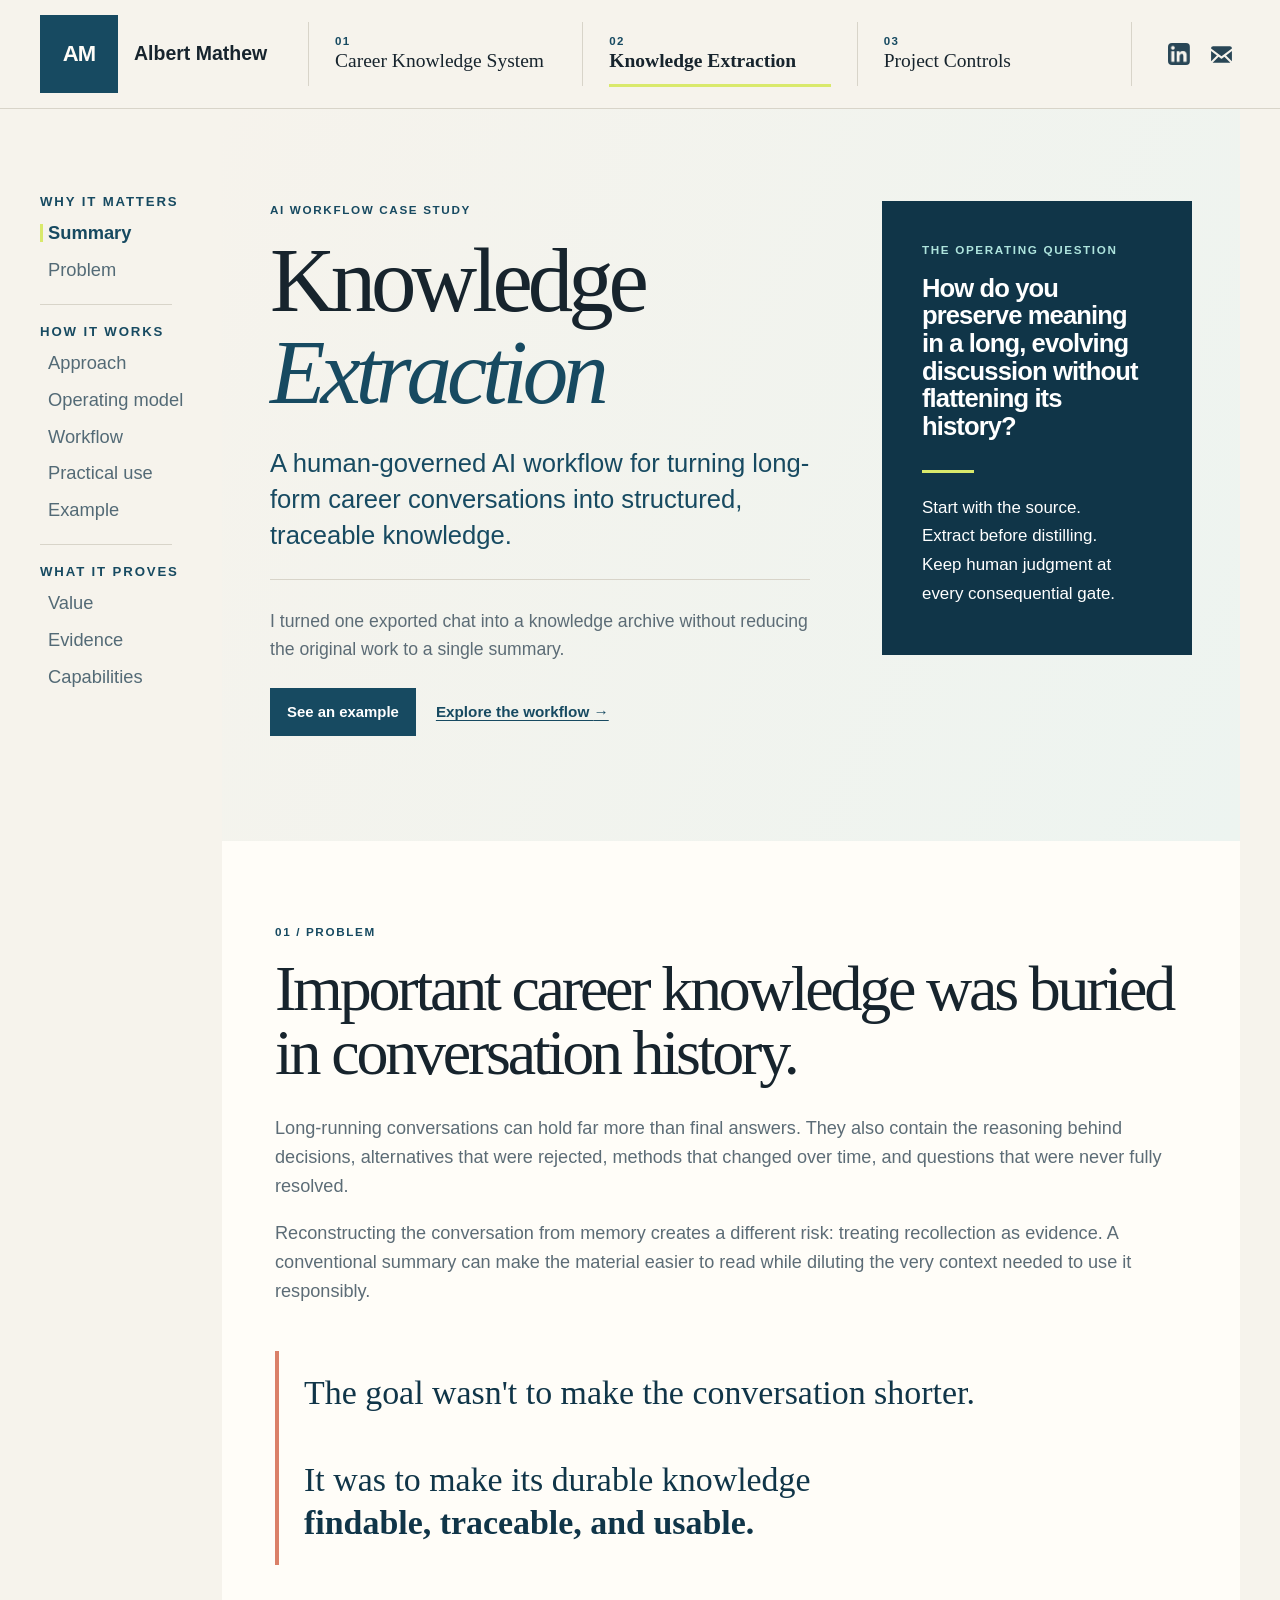
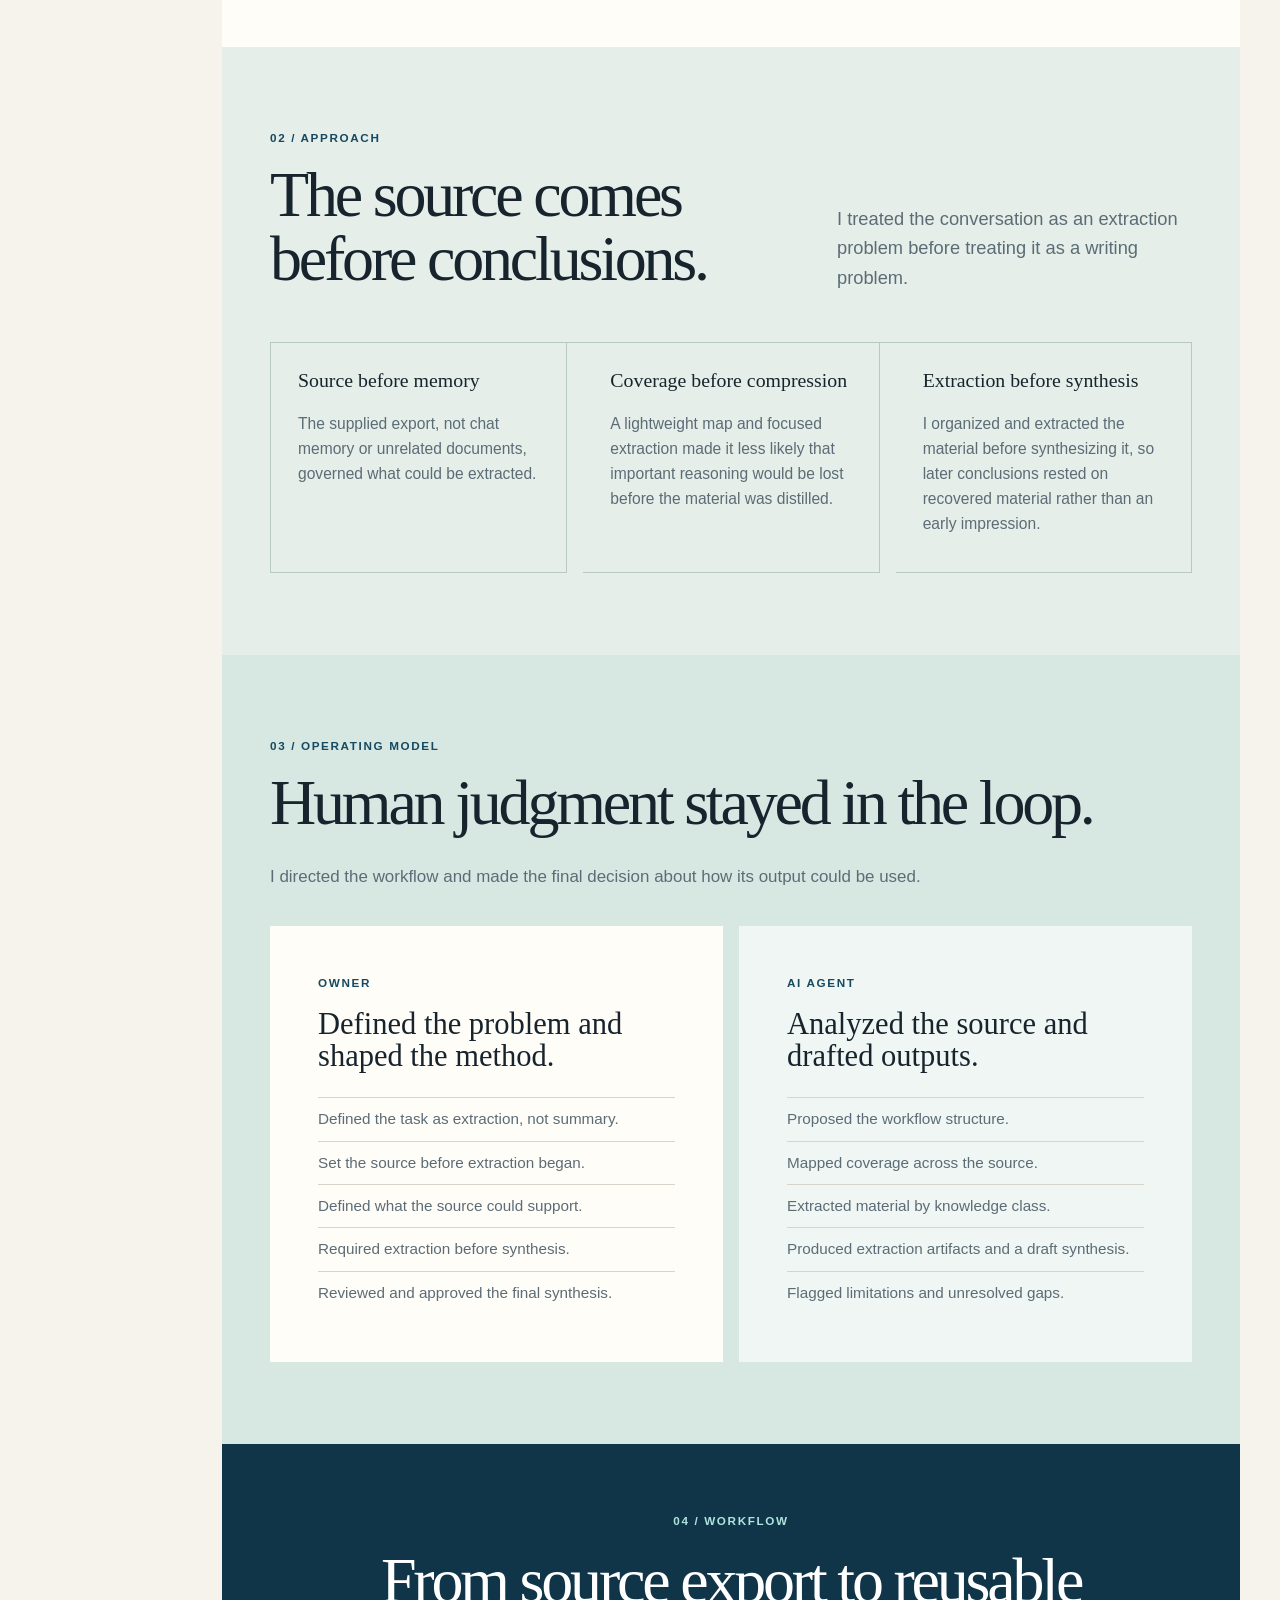
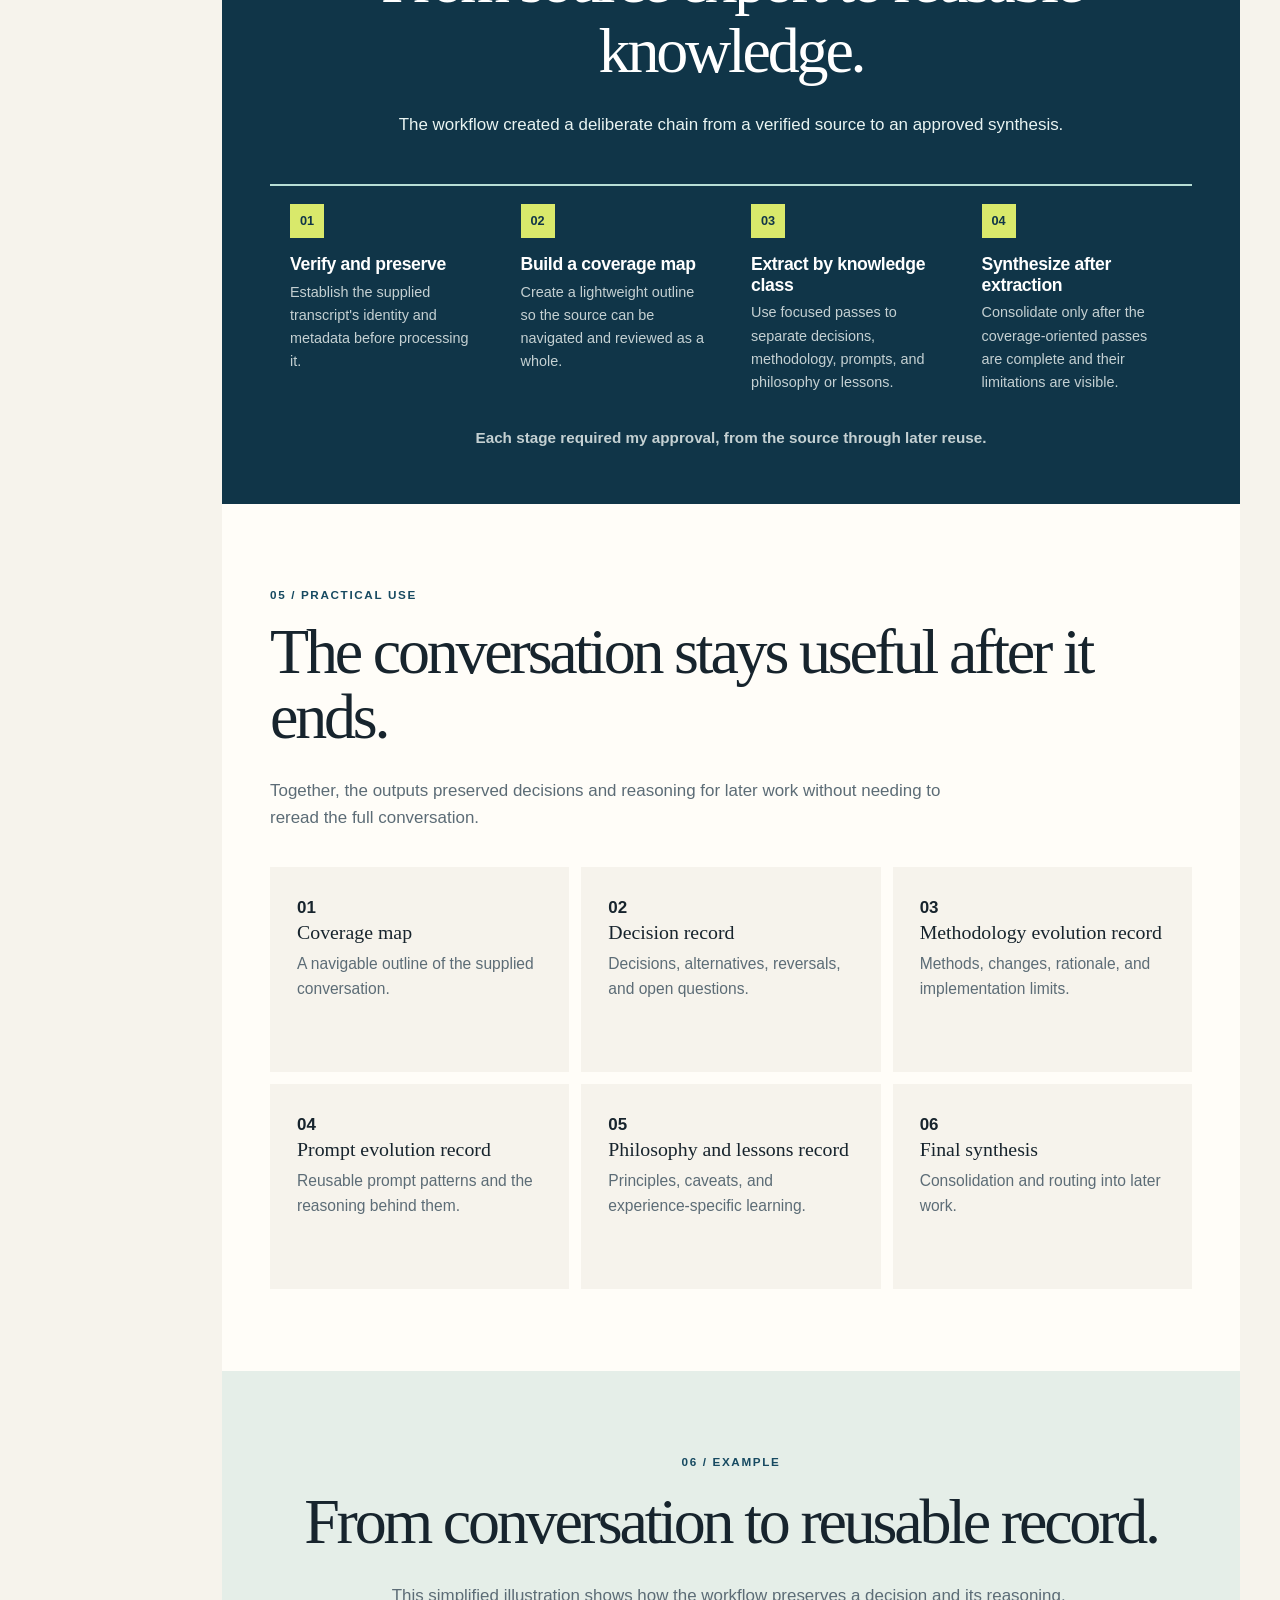
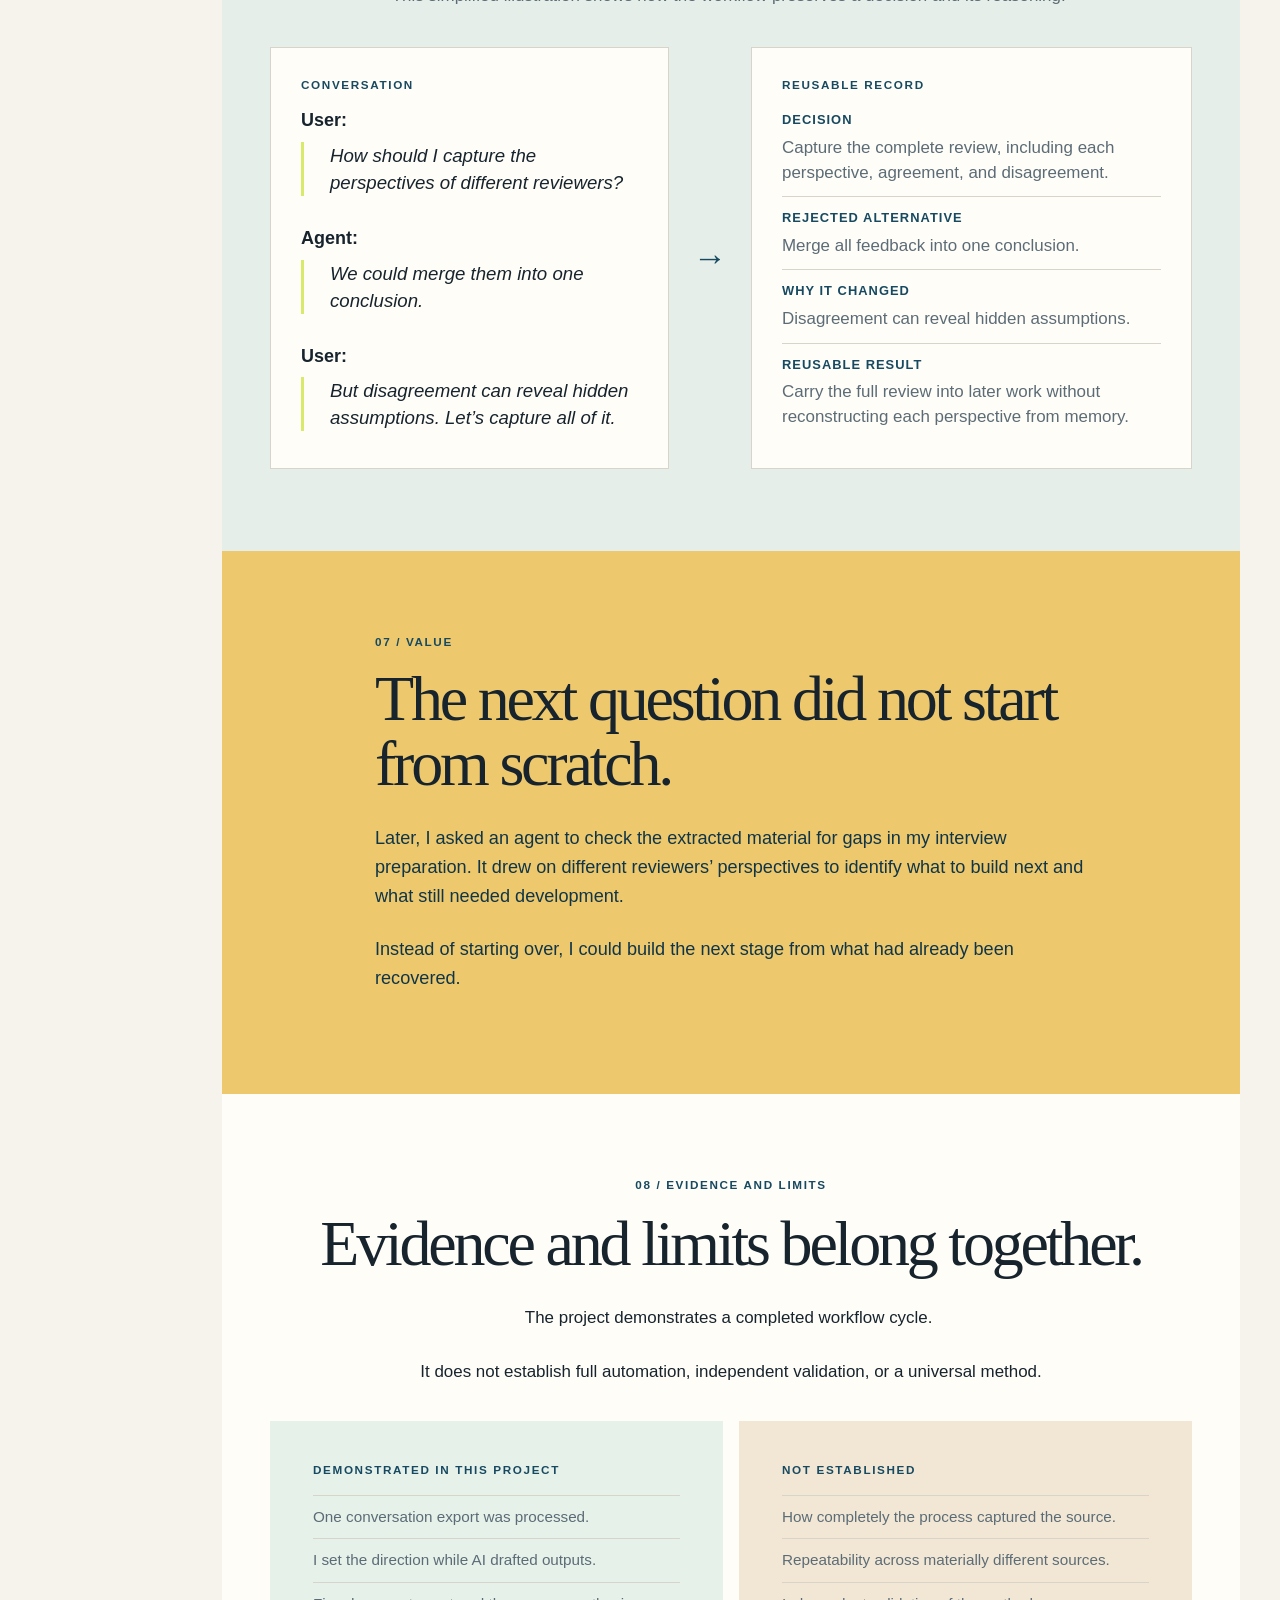
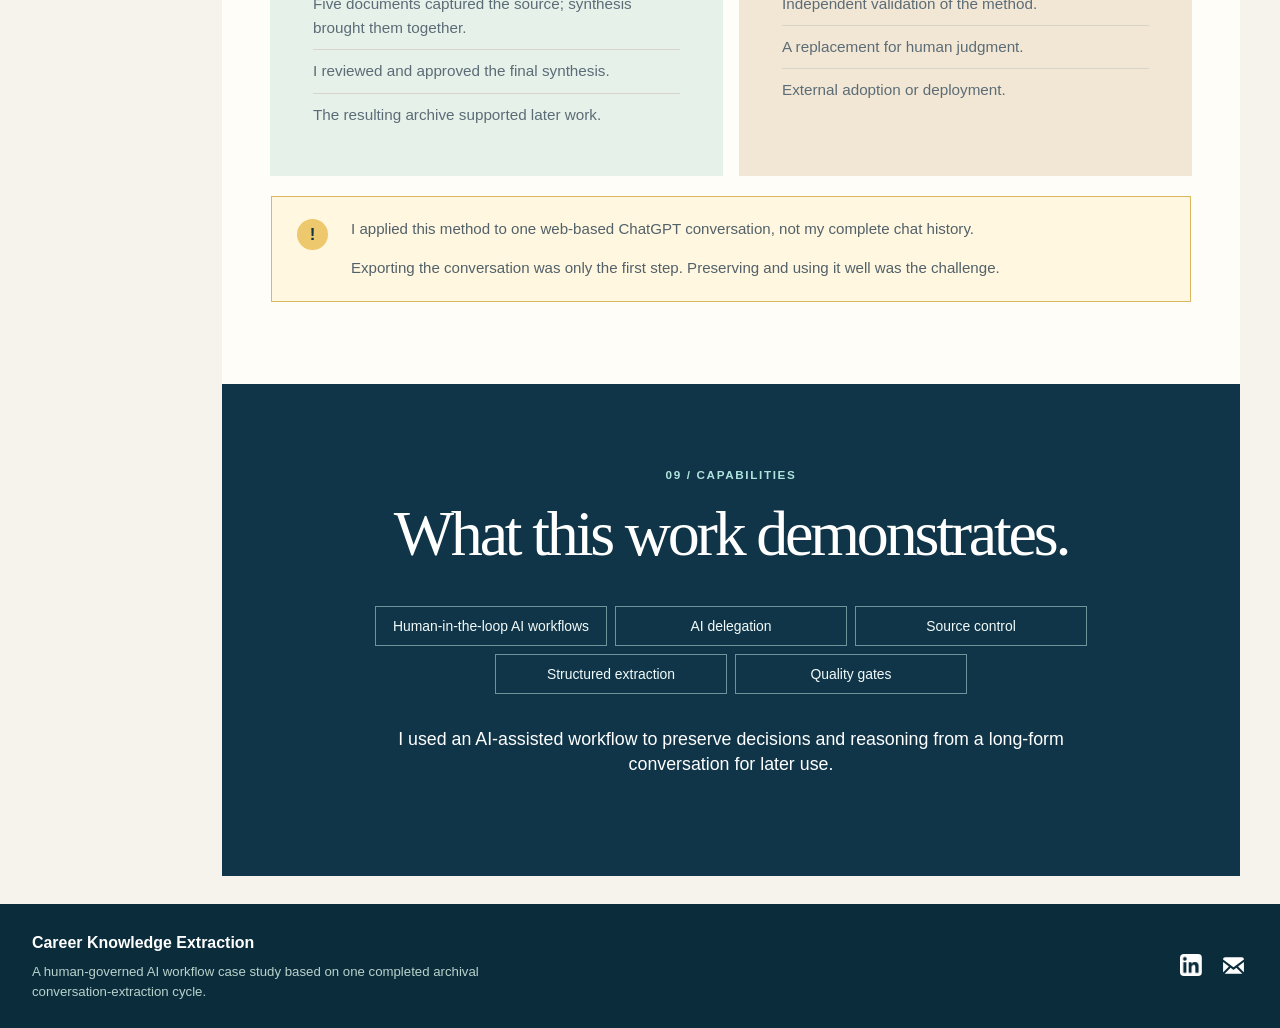
==== commit f0f4e501: "Revise portfolio content and presentation Apply a broad update across the published portfolio.  - Re" ====
--- a/projects/career-knowledge-extraction/index.html
+++ b/projects/career-knowledge-extraction/index.html
@@ -3,9 +3,9 @@
   <head><meta charset="utf-8"><meta name="viewport" content="width=device-width, initial-scale=1"><meta name="description" content="Career Knowledge Extraction">
     <title>Career Knowledge Extraction</title>
     <!-- Shared foundation first; this project stylesheet may add local visual rules. -->
-  <link rel="stylesheet" href="../../styles/site.css?v=monogram3" data-design-text="t1">
-    <link rel="stylesheet" href="styles.css" data-design-text="t2">
-  <link rel="stylesheet" href="../../styles/case-study.css?v=contact-icons" data-design-text="t3">
+  <link rel="stylesheet" href="../../styles/site.css?v=browser-scale7" data-design-text="t1">
+    <link rel="stylesheet" href="styles.css?v=conversation1" data-design-text="t2">
+    <link rel="stylesheet" href="../../styles/case-study.css?v=browser-scale11" data-design-text="t3">
 </head>
   <!-- Accessibility: lets keyboard users skip repeated site navigation. -->
   <body><a class="skip" href="#main">Skip to content</a>
@@ -49,8 +49,8 @@
       <div class="pageIndexGroup">
         <p class="pageIndexPhase" data-design-text="t12">How it works</p>
         <a href="#approach"><span data-design-text="t13">Approach</span></a>
+        <a href="#model"><span data-design-text="t15">Operating model</span></a>
         <a href="#workflow"><span data-design-text="t14">Workflow</span></a>
-        <a href="#model"><span data-design-text="t15">Operating model</span></a>
         <a href="#outputs"><span data-design-text="t16">Practical use</span></a>
         <a href="#example"><span>Example</span></a>
       </div>
@@ -75,7 +75,7 @@
       <section class="hero" id="top" data-design-target="hero">
         <div class="wrap heroGrid">
           <div>
-            <p class="eyebrow" data-design-text="t21">AI-enabled workflow case study</p>
+            <p class="eyebrow" data-design-text="t21">AI workflow case study</p>
             <h1 data-design-text="t22">Knowledge <i>Extraction</i></h1>
             <p class="lead" data-design-text="t23">A human-governed AI workflow for turning long-form career conversations into structured, traceable knowledge.</p>
             <div class="heroSeparator" aria-hidden="true"></div>
@@ -98,7 +98,7 @@
             <h2 data-design-text="t33">Important career knowledge was buried in conversation history.</h2>
           </div>
           <p data-design-text="t34">Long-running conversations can hold far more than final answers. They also contain the reasoning behind decisions, alternatives that were rejected, methods that changed over time, and questions that were never fully resolved.</p>
-          <p data-design-text="t35">A conventional summary can make the material easier to read while diluting the very context needed to use it responsibly. Reconstructing it from memory creates a different risk: treating recollection as evidence.</p>
+          <p data-design-text="t35">Reconstructing the conversation from memory creates a different risk: treating recollection as evidence. A conventional summary can make the material easier to read while diluting the very context needed to use it responsibly.</p>
           <blockquote data-design-text="t36">The goal wasn't to make the conversation shorter.&nbsp;<br><br>It was to make its durable knowledge <strong>findable, traceable, and usable.</strong></blockquote>
         </div>
       </section>
@@ -108,7 +108,7 @@
           <div class="split">
             <div class="sectionHeader sectionHeader--left">
               <p class="index" data-design-text="t37">02 / Approach</p>
-              <h2 data-design-text="t38">A workflow designed for fidelity before fluency.</h2>
+              <h2 data-design-text="t38">The source comes before conclusions.</h2>
             </div>
             <p data-design-text="t39">I treated the conversation as an extraction problem before treating it as a writing problem.</p>
           </div>
@@ -122,8 +122,42 @@
               <p data-design-text="t43">A lightweight map and focused extraction made it less likely that important reasoning would be lost before the material was distilled.</p>
             </article>
             <article>
-              <h3 data-design-text="t44">Human approval at every key gate</h3>
-              <p data-design-text="t45">I retained authority over source use, method adoption, stage approval, synthesis, and downstream use.</p>
+              <h3 data-design-text="t44">Extraction before synthesis</h3>
+              <p data-design-text="t45">I organized and extracted the material before synthesizing it, so later conclusions rested on recovered material rather than an early impression.</p>
+            </article>
+          </div>
+        </div>
+      </section>
+      <!-- Operating model: separates owner authority from delegated AI work. -->
+      <section class="section aqua" id="model">
+        <div class="wrap">
+          <div class="sectionHeader sectionHeader--left">
+            <p class="index" data-design-text="t64">03 / Operating model</p>
+            <h2 data-design-text="t65">Human judgment stayed in the loop.</h2>
+          </div>
+          <p class="sub" data-design-text="t66">I directed the workflow and made the final decision about how its output could be used.</p>
+          <div class="roles">
+            <article>
+              <p class="eyebrow" data-design-text="t67">Owner</p>
+              <h3 data-design-text="t68">Defined the problem and shaped the method.</h3>
+              <ul>
+                <li data-design-text="t69">Defined the task as extraction, not summary.</li>
+                <li data-design-text="t70">Set the source before extraction began.</li>
+                <li data-design-text="t71">Defined what the source could support.</li>
+                <li data-design-text="t72">Required extraction before synthesis.</li>
+                <li data-design-text="t73">Reviewed and approved the final synthesis.</li>
+              </ul>
+            </article>
+            <article>
+              <p class="eyebrow" data-design-text="t75">AI agent</p>
+              <h3 data-design-text="t76">Analyzed the source and drafted outputs.</h3>
+              <ul>
+                <li data-design-text="t77">Proposed the workflow structure.</li>
+                <li data-design-text="t78">Mapped coverage across the source.</li>
+                <li data-design-text="t79">Extracted material by knowledge class.</li>
+                <li data-design-text="t80">Produced extraction artifacts and a draft synthesis.</li>
+                <li data-design-text="t81">Flagged limitations and unresolved gaps.</li>
+              </ul>
             </article>
           </div>
         </div>
@@ -132,7 +166,7 @@
       <section class="section navy" id="workflow">
         <div class="wrap">
           <div class="sectionHeader sectionHeader--center">
-            <p class="index" data-design-text="t46">03 / Workflow</p>
+            <p class="index" data-design-text="t46">04 / Workflow</p>
             <h2 data-design-text="t47">From source export to reusable knowledge.</h2>
             <p data-design-text="t48">The workflow created a deliberate chain from a verified source to an approved synthesis.</p>
           </div>
@@ -154,43 +188,7 @@
               <p data-design-text="t60">Consolidate only after the coverage-oriented passes are complete and their limitations are visible.</p>
             </li>
           </ol>
-          <p class="workflowNote"><b>My approval governed source use, stage initiation, and downstream reuse throughout.</b></p>
-        </div>
-      </section>
-      <!-- Operating model: separates owner authority from delegated AI work. -->
-      <section class="section aqua" id="model">
-        <div class="wrap">
-          <div class="sectionHeader sectionHeader--left">
-            <p class="index" data-design-text="t64">04 / Operating model</p>
-            <h2 data-design-text="t65">Human judgment stayed in the loop.</h2>
-          </div>
-          <p class="sub" data-design-text="t66">This was neither solo manual authorship nor autonomous AI operation. It was an owner-governed collaboration with defined decision rights and delegated execution.</p>
-          <div class="roles">
-            <article>
-              <p class="eyebrow" data-design-text="t67">Owner</p>
-              <h3 data-design-text="t68">Set direction and approved use.</h3>
-              <ul>
-                <li data-design-text="t69">Identified and evaluated the problem.</li>
-                <li data-design-text="t70">Selected, refined, and formalized the method.</li>
-                <li data-design-text="t71">Set source and inference boundaries.</li>
-                <li data-design-text="t72">Authorized each stage.</li>
-                <li data-design-text="t73">Reviewed and approved the synthesis.</li>
-                <li data-design-text="t74">Controlled downstream use.</li>
-              </ul>
-            </article>
-            <article>
-              <p class="eyebrow" data-design-text="t75">AI agent</p>
-              <h3 data-design-text="t76">Proposed and executed within boundaries.</h3>
-              <ul>
-                <li data-design-text="t77">Proposed important workflow elements.</li>
-                <li data-design-text="t78">Inspected and traversed the authorized source.</li>
-                <li data-design-text="t79">Extracted and categorized information.</li>
-                <li data-design-text="t80">Generated structured Markdown artifacts.</li>
-                <li data-design-text="t81">Reported limitations and unresolved gaps.</li>
-                <li data-design-text="t82">Operated within delegated boundaries.</li>
-              </ul>
-            </article>
-          </div>
+          <p class="workflowNote"><b>Each stage required my approval, from the source through later reuse.</b></p>
         </div>
       </section>
       <!-- Outputs: the reusable knowledge artifacts produced by the workflow. -->
@@ -198,9 +196,9 @@
         <div class="wrap">
           <div class="sectionHeader sectionHeader--left">
             <p class="index" data-design-text="t83">05 / Practical use</p>
-            <h2 data-design-text="t84">A reusable knowledge layer.</h2>
-          </div>
-          <p class="sub" data-design-text="t85">The workflow produced a set of distinct, traceable outputs rather than one monolithic summary.</p>
+            <h2 data-design-text="t84">The conversation stays useful after it ends.</h2>
+          </div>
+          <p class="sub" data-design-text="t85">Together, the outputs preserved decisions and reasoning for later work without needing to reread the full conversation.</p>
           <div class="outputCards">
             <article><b>01</b>
               <h3 data-design-text="t86">Coverage map</h3>
@@ -235,26 +233,32 @@
           <div class="sectionHeader sectionHeader--center narrowish">
             <p class="index">06 / Example</p>
             <h2>From conversation to reusable record.</h2>
-            <p class="sub">This synthetic illustration shows how the workflow preserves a decision and its reasoning.&nbsp;</p>
+            <p class="sub">This simplified illustration shows how the workflow preserves a decision and its reasoning.&nbsp;</p>
           </div>
           <div class="extractionExample">
             <article class="examplePanel">
-              <p class="eyebrow">Synthetic conversation</p>
+              <p class="eyebrow">Conversation</p>
+              <p class="speaker">User:</p>
               <blockquote>
-                <p><strong>Agent:</strong><br><i>A single summary would be easier to maintain.</i></p>
+                <p><i>How should I capture the perspectives of different reviewers?</i></p>
               </blockquote>
+              <p class="speaker">Agent:</p>
               <blockquote>
-                <p><strong>User:</strong><br><i>But it would hide the alternatives we rejected and why the method changed.</i></p>
+                <p><i>We could merge them into one conclusion.</i></p>
+              </blockquote>
+              <p class="speaker">User:</p>
+              <blockquote>
+                <p><i>But disagreement can reveal hidden assumptions. Let’s capture all of it.</i></p>
               </blockquote>
             </article>
             <p class="exampleArrow" aria-hidden="true">→</p>
             <article class="examplePanel exampleRecord">
-              <p class="eyebrow">Extracted record</p>
+              <p class="eyebrow">Reusable record</p>
               <dl>
-                <div><dt>Decision</dt><dd>Keep separate records for decisions, methods, prompts, and lessons.</dd></div>
-                <div><dt>Rejected alternative</dt><dd>One consolidated summary.</dd></div>
-                <div><dt>Why it changed</dt><dd>Preserve reasoning and reversals, not only conclusions.</dd></div>
-                <div><dt>Reusable result</dt><dd>Reuse the decision without reconstructing its context from memory.</dd></div>
+                <div><dt>Decision</dt><dd>Capture the complete review, including each perspective, agreement, and disagreement.</dd></div>
+                <div><dt>Rejected alternative</dt><dd>Merge all feedback into one conclusion.</dd></div>
+                <div><dt>Why it changed</dt><dd>Disagreement can reveal hidden assumptions.</dd></div>
+                <div><dt>Reusable result</dt><dd>Carry the full review into later work without reconstructing each perspective from memory.</dd></div>
               </dl>
             </article>
           </div>
@@ -265,9 +269,10 @@
         <div class="narrow">
           <div class="sectionHeader sectionHeader--left">
             <p class="index" data-design-text="t98">07 / Value</p>
-            <h2 data-design-text="t99">Durable context.</h2>
-          </div>
-          <p data-design-text="t100">The project preserved information that had become buried in chat history and reduced the need to reread a very large conversation for every later task.&nbsp;<br><br>It created a traceable source layer for subsequent career documents and systems while retaining uncertainty, rejected alternatives, and method evolution.</p>
+            <h2 data-design-text="t99">The next question did not start from scratch.</h2>
+          </div>
+          <p data-design-text="t100">Later, I asked an agent to check the extracted material for gaps in my interview preparation. It drew on different reviewers’ perspectives to identify what to build next and what still needed development.</p>
+          <p data-design-text="t100b">Instead of starting over, I could build the next stage from what had already been recovered.</p>
         </div>
       </section>
       <!-- Evidence and limits: states what this case study demonstrates and does not claim. -->
@@ -276,32 +281,32 @@
           <div class="sectionHeader sectionHeader--center">
             <p class="index" data-design-text="t101">08 / Evidence and limits</p>
             <h2 data-design-text="t102">Evidence and limits belong together.</h2>
-            <p data-design-text="t103">The project demonstrates a completed workflow cycle.&nbsp;<br><br>It does not establish production readiness, independent validation, or a universal method.</p>
+            <p data-design-text="t103">The project demonstrates a completed workflow cycle.&nbsp;<br><br>It does not establish full automation, independent validation, or a universal method.</p>
           </div>
           <div class="evidence">
             <article>
               <p class="eyebrow" data-design-text="t104">Demonstrated in this project</p>
               <ul>
-                <li data-design-text="t105">One ~32,000 line chat transcript was processed.</li>
-                <li data-design-text="t106">Five extraction artifacts were produced, each serving a different purpose.</li>
-                <li data-design-text="t107">Full-transcript review is reserved for cases that require it.</li>
-                <li data-design-text="t108">Owner and AI responsibilities were explicitly separated.</li>
-                <li data-design-text="t109">The resulting source layer supported later work.</li>
+                <li data-design-text="t105">One conversation export was processed.</li>
+                <li data-design-text="t106">I set the direction while AI drafted outputs.</li>
+                <li data-design-text="t107">Five documents captured the source; synthesis brought them together.</li>
+                <li data-design-text="t108">I reviewed and approved the final synthesis.</li>
+                <li data-design-text="t109">The resulting archive supported later work.</li>
               </ul>
             </article>
             <article>
               <p class="eyebrow" data-design-text="t110">Not established</p>
               <ul>
-                <li data-design-text="t111">Quantified extraction recall or omission rate.</li>
-                <li data-design-text="t112">Repeatability across different types of text.</li>
-                <li data-design-text="t113">Experimental superiority over other approaches.</li>
-                <li data-design-text="t114">Autonomous operation.</li>
+                <li data-design-text="t111">How completely the process captured the source.</li>
+                <li data-design-text="t112">Repeatability across materially different sources.</li>
+                <li data-design-text="t113">Independent validation of the method.</li>
+                <li data-design-text="t114">A replacement for human judgment.</li>
                 <li data-design-text="t115">External adoption or deployment.</li>
               </ul>
             </article>
           </div>
           <aside class="limit"><b>!</b>
-            <p data-design-text="t116">This method was applied to a web-based ChatGPT conversation.</p><p data-design-text="t129">Codex can export chat transcripts, but extraction, preservation, and synthesis challenges remain relevant.</p>
+            <p data-design-text="t116">I applied this method to one web-based ChatGPT conversation, not my complete chat history.</p><p data-design-text="t129">Exporting the conversation was only the first step. Preserving and using it well was the challenge.</p>
           </aside>
         </div>
       </section>
@@ -311,7 +316,7 @@
           <p class="index" data-design-text="t117">09 / Capabilities</p>
           <h2 data-design-text="t118">What this work demonstrates.</h2>
           <div class="tags"><span data-design-text="t119">Human-in-the-loop AI workflows</span><span data-design-text="t120">AI delegation</span><span data-design-text="t121">Source control</span><span data-design-text="t122">Structured extraction</span><span data-design-text="t123">Quality gates</span></div>
-          <p class="closing" data-design-text="t127">This case study showed how I used AI to extend structured analysis while keeping source authority, judgment, and accountable decision-making explicit.</p>
+          <p class="closing" data-design-text="t127">I used an AI-assisted workflow to preserve decisions and reasoning from a long-form conversation for later use.</p>
         </div>
       </section>
     </main>
--- a/styles/site.css
+++ b/styles/site.css
@@ -20,14 +20,17 @@
   --gold:#edc86d;
   --line:#d8d4c9;
   /* Shared brand-mark dimensions keep the landing and project headers in the same visual family. */
-  --brand-mark-size:62px;
+  --brand-mark-size:78px;
   --brand-mark-size-mobile:55px;
   /* Shared initials scale keeps the square monogram consistent across every header. */
   --brand-mark-initials-size:1.3rem;
   --brand-mark-initials-size-mobile:1.3rem;
   /* Shared route-frame dimensions keep page transitions visually continuous. */
-  --route-gutter:32px;
-  --route-header-height:92px;
+  /* Keep the rail and identity visibly inset as browser zoom reduces the CSS viewport. */
+  --route-gutter:80px;
+  /* Desktop 100% baseline: let the shared frame use the wider working canvas. */
+  --route-content-max:1800px;
+  --route-header-height:108px;
   --serif:Georgia,serif;
   --sans:Arial,sans-serif
 }
@@ -36,6 +39,8 @@
   box-sizing:border-box
 }
 html {
+  /* Fluid root sizing keeps 100% browser zoom readable without a page-scale workaround. */
+  font-size:clamp(16px,calc(14.4px + .2vw),17px);
   scroll-behavior:smooth
 }
 @media (prefers-reduced-motion: reduce) {
@@ -45,7 +50,7 @@
   margin:0;
   background:var(--paper);
   color:var(--ink);
-  font:16px/1.6 var(--sans)
+  font:1rem/1.6 var(--sans)
 }
 a {
   color:inherit
@@ -92,6 +97,7 @@
   place-items:center;
   width:var(--brand-mark-size);
   height:var(--brand-mark-size);
+  flex:0 0 var(--brand-mark-size);
   margin:0;
   background:var(--blue);
   color:var(--white);
--- a/projects/career-knowledge-extraction/styles.css
+++ b/projects/career-knowledge-extraction/styles.css
@@ -6,6 +6,12 @@
 .narrow>p:not(.index) {
   color:var(--mute);
   font-size:1.07rem
+}
+#value .narrow>p:not(.index) {
+  color:var(--deep);
+}
+#value .narrow>p+p {
+  margin-top:24px;
 }
 #problem blockquote {
   margin:45px 0 0;
@@ -41,15 +47,12 @@
   color:var(--mute);
   font-size:.92rem
 }
-.center h2 { margin-inline:auto; }
-.center>p:not(.index) {
-  color:var(--mute)
-}
+
 #workflow .flow {
   display:grid;
   grid-template-columns:repeat(4,1fr);
   padding:0;
-  margin:58px 0 24px;
+  margin:58px 0 0;
   list-style:none
 }
 #workflow .flow li {
@@ -63,13 +66,17 @@
   place-items:center;
   width:34px;
   height:34px;
-  margin-bottom:35px;
+  margin-bottom:0;
   background:var(--lime);
   color:var(--deep);
   font-size:.75rem
 }
+#workflow .flow h3 {
+  min-height:1.18em;
+  margin-top:16px
+}
 #workflow .flow p {
-  margin:0;
+  margin:var(--case-flow-body-gap) 0 0;
   color:#c4d0d2;
   font-size:.85rem
 }
@@ -104,13 +111,7 @@
   color:var(--mute);
   font-size:.9rem
 }
-.note {
-  max-width:820px;
-  margin:30px auto 0;
-  color:var(--mute);
-  text-align:center;
-  font-size:.9rem
-}
+
 .outputCards {
   display:grid;
   grid-template-columns:repeat(3,1fr);
@@ -119,7 +120,7 @@
 /* A compact, clearly synthetic before-and-after example for the Extraction case study. */
 .extractionExample {
   display:grid;
-  grid-template-columns:minmax(0,1fr) 42px minmax(0,1fr);
+  grid-template-columns:minmax(0,.95fr) 42px minmax(0,1.05fr);
   gap:20px;
   align-items:center;
   max-width:980px;
@@ -132,16 +133,20 @@
   background:var(--white);
 }
 .examplePanel .eyebrow { margin-bottom:16px; }
+.examplePanel .speaker {
+  margin:0 0 10px;
+  color:var(--ink);
+  font:600 1.06rem/1.2 Arial, sans-serif;
+}
 .examplePanel blockquote {
   margin:0;
-  padding-left:18px;
+  padding-left:26px;
   border-left:3px solid var(--lime);
   color:var(--ink);
-  font:1.22rem/1.4 Arial, sans-serif;
-}
-.examplePanel blockquote + blockquote { margin-top:18px; }
-.examplePanel blockquote p { margin:0 0 14px; }
-.examplePanel blockquote p:last-child { margin-bottom:0; }
+  font:1.1rem/1.45 Arial, sans-serif;
+}
+.examplePanel blockquote + .speaker { margin-top:32px; }
+.examplePanel blockquote p { margin:0; }
 .exampleArrow {
   margin:0;
   color:var(--blue);
@@ -152,11 +157,12 @@
 .exampleRecord dl > div { padding:11px 0; border-top:1px solid var(--line); }
 .exampleRecord dl > div:first-child { padding-top:0; border-top:0; }
 .exampleRecord dt { color:var(--blue); font-size:.76rem; font-weight:bold; letter-spacing:.08em; text-transform:uppercase; }
-.exampleRecord dd { margin:5px 0 0; color:var(--mute); font-size:.92rem; line-height:1.42; }
+.exampleRecord dd { margin:5px 0 0; color:var(--mute); font-size:1rem; line-height:1.45; }
 @media(max-width:840px) {
   .extractionExample { grid-template-columns:1fr; gap:14px; }
   .exampleArrow { transform:rotate(90deg); }
 }
+.outputCards h3 { margin:0 0 10px; }
 .outputCards article {
   min-height:205px;
   padding:27px;
@@ -192,7 +198,11 @@
   grid-column:2;
   margin:0;
   color:#52616a;
-  font-size:.89rem
+  font-size:.89rem;
+  line-height:1.35
+}
+@media(min-width:841px) {
+  .limit { row-gap:8px; }
 }
 /* Closing skills section and footer. */
 .capability .index {
@@ -212,6 +222,15 @@
 .foot>p {
   text-align:right
 }
+/* Desktop-only compaction: the extraction workflow is self-contained, so its
+   section envelope can be shorter without sacrificing the shared card rhythm. */
+@media(min-width:841px) {
+  #workflow { padding-top:68px; padding-bottom:54px; }
+  #workflow .flow { margin-top:46px; }
+  #workflow .flow li { min-height:220px; padding:18px 20px 10px; }
+  #workflow .workflowNote { margin-top:22px; }
+}
+
 /* Responsive rules: collapse multi-column layout before it becomes cramped. */
 @media(max-width:840px) {
   #model .roles,#evidence .evidence { grid-template-columns:1fr; }
@@ -240,9 +259,12 @@
   #approach .cards,.outputCards {
     grid-template-columns:1fr
   }
+  .outputCards article {
+    min-height:0
+  }
   .quiet {
     display:inline-block;
-    margin:16px 0 0
+    margin:16px 0 0 16px
   }
 }
 
--- a/styles/case-study.css
+++ b/styles/case-study.css
@@ -6,68 +6,95 @@
   process/evidence primitives, responsive behavior, and shared closing/footer.
 */
 :root {
-  --case-rail-width:122px;
-  --case-shell-gap:96px;
+  /* The wider rail keeps shared phase labels on one line without moving the main content column. */
+  /* The rail is a navigation aid, not a second content column. */
+  --case-rail-width:132px;
+  --case-shell-gap:50px;
   --case-content-inset:24px;
   --case-closing-size:1.05rem;
   --case-section-pad:82px;
   --case-section-pad-mobile:58px;
+  --case-flow-title-gap:28px;
+  --case-flow-body-gap:6px;
 }
 .projectRoute { position:sticky; top:0; z-index:30; border-bottom:1px solid var(--line); background:#f6f3ecef; backdrop-filter:blur(10px); }
-.routeWrap { width:min(1440px,calc(100% - var(--route-gutter))); min-height:var(--route-header-height); margin:auto; display:grid; grid-template-columns:190px minmax(0,1fr) 80px; align-items:center; gap:28px; }
+.routeWrap { width:min(var(--route-content-max),calc(100% - var(--route-gutter))); min-height:var(--route-header-height); margin:auto; display:grid; grid-template-columns:240px minmax(0,1fr) 80px; align-items:center; gap:28px; }
 .projectNav { display:flex; align-items:stretch; justify-content:center; min-width:0; }
 .projectLink { display:flex; min-height:64px; flex:1; flex-direction:column; justify-content:center; gap:1px; padding:6px 26px; border-left:1px solid var(--line); color:var(--ink); text-decoration:none; }
 .projectLink:last-child { border-right:1px solid var(--line); }
 .projectLink > span { color:var(--blue); font:700 .68rem/1 var(--sans); letter-spacing:.12em; }
-.projectLink strong { font:1rem/1.2 var(--serif); font-weight:normal; white-space:nowrap; }
+.projectLink strong { font:1.15rem/1.2 var(--serif); font-weight:normal; white-space:nowrap; }
 .projectLink.active { position:relative; }
 .projectLink.active::after { position:absolute; right:26px; bottom:-1px; left:26px; height:3px; background:var(--lime); content:""; }
 .projectLink.active strong { font-weight:bold; }
 .projectLink .projectLinkTitle--mobile { display:none; }
-.routeContacts { justify-content:flex-end; }
-.routeContacts .contactIcon { color:var(--blue); }
+.routeContacts { justify-content:center; gap:12px; }
+.routeContacts .contactIcon { width:30px; height:30px; place-items:center; color:var(--blue); }
+.routeContacts .contactIconImage--linkedin { width:22px; height:22px; filter:brightness(0) saturate(100%) invert(25%) sepia(16%) saturate(1261%) hue-rotate(157deg) brightness(89%) contrast(91%); }
+.routeContacts .contactIconImage--email { width:28px; height:25px; filter:brightness(0) saturate(100%) invert(25%) sepia(16%) saturate(1261%) hue-rotate(157deg) brightness(89%) contrast(91%); }
 .pageJump { display:none; border:0; background:transparent; color:var(--blue); cursor:pointer; }
 .pageJumpIcon { display:block; font:1.45rem/1 var(--sans); }
 .pageJumpLabel { position:absolute; width:1px; height:1px; overflow:hidden; clip:rect(0 0 0 0); clip-path:inset(50%); white-space:nowrap; }
 .pageIndexHeader,.pageIndexClose,.pageIndexScrim,.pageIndexFooter { display:none; }
 .pageIndex--home { display:none; }
 
-.caseShell { display:grid; grid-template-columns:var(--case-rail-width) minmax(0,1fr); width:min(1440px,calc(100% - 32px)); margin:auto; align-items:start; gap:var(--case-shell-gap); }
+.caseShell { display:grid; grid-template-columns:var(--case-rail-width) minmax(0,1fr); width:min(var(--route-content-max),calc(100% - var(--route-gutter))); margin:auto; align-items:start; gap:var(--case-shell-gap); }
 .caseShell > main { min-width:0; }
 .pageIndex { position:sticky; top:108px; z-index:20; padding:86px 0 36px; background:var(--paper); }
-.pageIndex nav { display:flex; flex-direction:column; gap:19px; }
+.pageIndex nav { display:flex; flex-direction:column; gap:22px; }
 .pageIndexGroup { display:flex; flex-direction:column; gap:13px; }
-.pageIndexGroup + .pageIndexGroup { padding-top:15px; border-top:1px solid var(--line); }
-.pageIndexPhase { margin:0; color:var(--blue); font:700 .94rem/1.15 var(--sans); letter-spacing:.1em; text-transform:uppercase; }
-.pageIndex a { position:relative; display:block; padding:0 0 0 5px; color:var(--mute); font:.88rem/1.3 var(--sans); text-decoration:none; }
-.pageIndex a::before { position:absolute; top:.15em; bottom:.15em; left:0; width:2px; background:transparent; content:""; }
+.pageIndexGroup + .pageIndexGroup { padding-top:20px; border-top:1px solid var(--line); }
+.pageIndexPhase { margin:0; color:var(--blue); font:700 .78rem/1 var(--sans); letter-spacing:.14em; text-transform:uppercase; white-space:nowrap; }
+.pageIndex a { position:relative; display:block; padding:0 0 0 8px; color:#536a76; font:1.08rem/1.3 var(--sans); text-decoration:none; white-space:nowrap; }
+.pageIndex a::before { position:absolute; top:.15em; bottom:.15em; left:0; width:3px; background:transparent; content:""; }
 .pageIndex a:hover,.pageIndex a:focus-visible,.pageIndex a.active { color:var(--blue); }
 .pageIndex a.active { font-weight:bold; }
 .pageIndex a.active::before { background:var(--lime); }
+
+/* At the wide desktop viewport, give the rail slightly more typographic presence
+   while reclaiming the excess column-and-gap space visible at browser zoom 100%. */
+@media(min-width:1900px) {
+  :root {
+    --case-rail-width:128px;
+    --case-shell-gap:72px;
+  }
+  /* At 100% zoom, use the available desktop canvas so the rail does not sit
+     inside an oversized centered margin. */
+  .routeWrap,.caseShell { width:calc(100% - var(--route-gutter)); max-width:none; }
+  .pageIndexPhase { font-size:.82rem; }
+  .pageIndex a { font-size:1.16rem; }
+}
 
 .hero { padding:92px 0 88px; background:linear-gradient(115deg,#f6f3ec 0%,#edf4f0 100%); }
 .caseShell > main > .hero > .wrap,
 .caseShell > main > .section > .wrap,
 .caseShell > main > .section > .narrow { padding-right:var(--case-content-inset); padding-left:var(--case-content-inset); }
+.caseShell > main > .hero > .wrap,
+.caseShell > main > .section > .wrap { width:min(1420px,calc(100% - 48px)); }
+@media(min-width:721px) {
+  /* The problem narrative keeps its white-space treatment, but should not read
+     as a uniquely narrow section beside the rest of the case study. */
+  .caseShell > main > .section#problem > .narrow { width:min(960px,calc(100% - 48px)); }
+}
 .heroGrid { display:grid; grid-template-columns:minmax(0,1.45fr) minmax(310px,.62fr); gap:72px; align-items:start; }
 .eyebrow,.index,.card-index { margin:0 0 15px; color:var(--blue); font-size:.69rem; font-weight:bold; letter-spacing:.14em; text-transform:uppercase; }
 h1,h2,h3 { margin:0; color:var(--ink); font-family:var(--serif); font-weight:normal; line-height:1.01; }
-h1 { max-width:850px; font-size:clamp(3.4rem,7.1vw,6.25rem); letter-spacing:-.055em; }
+h1 { max-width:1000px; font-size:clamp(3.4rem,7.1vw,7.35rem); letter-spacing:-.055em; }
 h1 i { color:var(--blue); font-weight:normal; }
 h2 { font-size:clamp(2.55rem,5vw,4.8rem); letter-spacing:-.05em; }
 /* Keep section headings visually separated from the explanatory paragraph that follows. */
 .section h2 + p:not(.index) { margin-top:24px; }
-.lead { max-width:735px; margin:28px 0 25px; color:var(--blue); font-size:clamp(1.25rem,2vw,1.65rem); line-height:1.4; }
-.intro { max-width:710px; margin:27px 0 25px; color:var(--mute); font-size:1.04rem; }
-.heroSeparator { max-width:520px; margin:25px 0; border-top:1px solid var(--line); }
+.lead { max-width:920px; margin:28px 0 25px; color:var(--blue); font-size:clamp(1.25rem,2vw,2rem); line-height:1.4; }
+.intro { max-width:735px; margin:27px 0 25px; color:var(--mute); font-size:1.04rem; }
+.heroSeparator { max-width:650px; margin:25px 0; border-top:1px solid var(--line); }
 /* Shared default: a slightly extended, secondary operating-question panel. */
-.hero aside,.question { padding:34px 32px 40px; background:var(--deep); color:#fff; }
+.hero aside,.question { padding:40px 40px 46px; background:var(--deep); color:#fff; }
 .hero aside .eyebrow,.question .eyebrow { color:#aee4dd; }
-.hero aside h3,.question h2 { color:#fff; font-family:var(--sans); font-size:clamp(1.35rem,2vw,1.85rem); font-weight:600; letter-spacing:-.035em; line-height:1.08; }
+.hero aside h3,.question h2 { color:#fff; font-family:var(--sans); font-size:clamp(1.35rem,2vw,2.27rem); font-weight:600; letter-spacing:-.035em; line-height:1.08; }
 .hero aside hr,.question hr { width:52px; margin:29px 0 21px; border:0; border-top:3px solid var(--lime); }
 .hero aside p:last-child,.question p:last-child { margin:0; color:#fff; font-size:1rem; font-weight:normal; letter-spacing:normal; line-height:1.7; }
 
-.section { padding:var(--case-section-pad) 0; }
+.section { scroll-margin-top:calc(var(--route-header-height) - var(--case-section-pad) + 18px); padding:var(--case-section-pad) 0; }
 .capabilities { padding:var(--case-section-pad) 0; }
 .paper { background:var(--white); }
 .mint { background:var(--mint); }
@@ -76,7 +103,6 @@
 .navy { background:var(--deep); color:#e9f4f2; }
 .navy h2,.navy h3 { color:#fff; }
 .navy .index,.navy .eyebrow { color:#aee4dd; }
-.center { text-align:center; }
 /*
   Section-header alignment primitive:
   keep each eyebrow attached to the heading it labels.
@@ -86,6 +112,7 @@
 .sectionHeader { min-width:0; }
 .sectionHeader--left { text-align:left; }
 .sectionHeader--center { text-align:center; }
+.sectionHeader--center > h2 { line-height:1.1; }
 .sectionHeader--center > p:not(.index):not(.closing) { max-width:700px; margin:24px auto 0; }
 .sectionHeader--left > p:not(.index) { margin:24px 0 0; }
 /* Wrapped section headers need the same breathing room that direct heading/paragraph pairs receive. */
@@ -100,13 +127,15 @@
 .sectionHeader + p + .roles,
 .sectionHeader + p + .evidence,
 .sectionHeader + p + .outputCards { margin-top:36px; }
-.center > p:not(.index) { max-width:700px; margin:24px auto 0; }
-.navy .center > p:not(.index) { color:#e9f4f2; }
+
 /* Split headers and supporting copy share a baseline: the right column sits at the bottom of the heading block. */
 .split { display:grid; grid-template-columns:minmax(0,1.05fr) minmax(280px,.75fr); gap:70px; align-items:end; margin-bottom:50px; }
 .split > p { margin:0; color:var(--mute); font-size:1.08rem; }
+/* Workflow cards share a reserved title row so body copy starts on one scan line. */
 .flow { position:relative; }
-.flow h3 { font:700 1.04rem/1.18 var(--sans); letter-spacing:-.02em; }
+.flow > li { display:flex; flex-direction:column; }
+.flow h3 { min-height:2.36em; margin-top:var(--case-flow-title-gap); font:700 1.04rem/1.18 var(--sans); letter-spacing:-.02em; }
+.flow p { margin-top:var(--case-flow-body-gap); }
 .flow em,.flow b { color:var(--deep); font-family:var(--sans); }
 .cards,.roles,.evidence { display:grid; grid-template-columns:repeat(2,minmax(0,1fr)); gap:16px; }
 .roles article,.evidence article { padding:40px 43px; }
@@ -130,26 +159,40 @@
 .closing { margin-top:33px !important; color:#fff !important; font:var(--case-closing-size)/1.38 var(--sans); font-size:var(--case-closing-size) !important; }
 .toolCallout .eyebrow { color:var(--deep); }
 footer { margin-top:28px; padding:25px 0 27px; background:#0b2c3b; color:#e6f0ed; }
-.foot { width:min(1440px,calc(100% - 64px)); display:flex; align-items:center; justify-content:space-between; gap:32px; }
-.foot .contactIcons { flex:none; }
+.foot { width:min(var(--route-content-max),calc(100% - 64px)); display:flex; align-items:center; justify-content:space-between; gap:32px; }
+.foot .contactIcons { flex:none; gap:12px; }
+.foot .contactIcon { width:30px; height:30px; place-items:center; }
+.foot .contactIconImage--linkedin { width:22px; height:22px; }
+.foot .contactIconImage--email { width:28px; height:25px; }
 .foot strong { font-size:.94rem; }
 .foot p { max-width:520px; margin:6px 0 0; color:#b9d2cc; font-size:.78rem; line-height:1.45; }
 
 @media(max-width:1100px) {
-  .routeWrap { grid-template-columns:165px minmax(0,1fr) 80px; }
-  .routeContacts { justify-content:flex-end; }
-  .projectLink { padding-right:16px; padding-left:16px; }
-  .projectLink.active::after { right:16px; left:16px; }
-  .caseShell { grid-template-columns:var(--case-rail-width) minmax(0,1fr); gap:71px; }
+  .routeWrap { grid-template-columns:240px minmax(0,1fr) 80px; }
+  .routeContacts { justify-content:center; }
+  .projectLink { min-width:0; padding-right:10px; padding-left:10px; }
+  .projectLink strong { font-size:.95rem; white-space:normal; }
+  .projectLink.active::after { right:10px; left:10px; }
+  .caseShell { grid-template-columns:var(--case-rail-width) minmax(0,1fr); gap:36px; }
   .caseShell > main > .hero > .wrap,.caseShell > main > .section > .wrap,.caseShell > main > .section > .narrow { padding-right:20px; padding-left:20px; }
 }
 @media(max-width:980px) {
   .heroGrid,.split { grid-template-columns:1fr; gap:38px; }
 }
+/* Keep the desktop route usable at intermediate widths before the mobile header takes over. */
+@media(max-width:900px) and (min-width:721px) {
+  .routeWrap { grid-template-columns:240px minmax(0,1fr) 80px; gap:12px; }
+  .projectLink { min-width:0; padding-right:8px; padding-left:8px; }
+  .projectLink > span { font-size:.62rem; letter-spacing:.08em; }
+  .projectLink strong { overflow-wrap:normal; font-size:.85rem; white-space:normal; }
+  .projectLink .projectLinkTitle--desktop { display:none; }
+  .projectLink .projectLinkTitle--mobile { display:inline; }
+  .projectLink.active::after { right:8px; left:8px; }
+}
 @media(max-width:720px) {
-  .routeWrap { width:calc(100% - 8px); min-height:90px; grid-template-columns:54px var(--brand-mark-size-mobile) minmax(0,1fr); gap:6px; }
+  .routeWrap { width:calc(100% - 16px); min-height:90px; grid-template-columns:54px var(--brand-mark-size-mobile) minmax(0,1fr); gap:6px; }
   .portfolioHome { display:flex; width:var(--brand-mark-size-mobile); height:var(--brand-mark-size-mobile); gap:0; }
-  .portfolioHome b { width:var(--brand-mark-size-mobile); height:var(--brand-mark-size-mobile); font-size:var(--brand-mark-initials-size-mobile); }
+  .portfolioHome b { width:var(--brand-mark-size-mobile); height:var(--brand-mark-size-mobile); flex:0 0 var(--brand-mark-size-mobile); font-size:var(--brand-mark-initials-size-mobile); }
   .portfolioHome span { display:none; }
   .projectNav { display:flex; width:auto; min-width:0; align-self:stretch; margin-left:6px; overflow:visible; }
   .projectLink { min-width:0; min-height:90px; flex:1 1 0; justify-content:flex-start; gap:12px; padding:18px 2px 4px; text-align:center; }
@@ -165,28 +208,34 @@
   .pageJumpIcon { display:block; width:34px; height:20px; color:var(--blue); font-size:0; line-height:0; background:linear-gradient(to bottom,var(--blue) 0 3px,transparent 3px 8px,var(--blue) 8px 11px,transparent 11px 16px,var(--blue) 16px 19px,transparent 19px 20px); }
   .routeContacts { display:none; }
   .pageIndexScrim { position:fixed; inset:0; z-index:40; display:block; border:0; background:rgba(23,36,45,.22); cursor:default; opacity:0; pointer-events:none; transition:opacity .22s ease; }
-  .pageIndex { position:fixed; top:0; right:auto; bottom:0; left:0; z-index:50; display:flex; flex-direction:column; width:min(320px,calc(100% - 48px)); height:100dvh; overflow-y:auto; padding:26px 24px 34px; border:0; border-right:1px solid var(--line); background:var(--paper); box-shadow:18px 0 35px rgba(23,36,45,.12); transform:translateX(-100%); visibility:hidden; pointer-events:none; transition:transform .25s ease,visibility 0s linear .25s; }
+  .pageIndex { position:fixed; top:0; right:auto; bottom:0; left:0; z-index:50; display:flex; flex-direction:column; width:min(320px,calc(100% - 48px)); height:100dvh; overflow-y:auto; padding:30px 26px 20px; border:0; border-right:1px solid var(--line); background:var(--paper); box-shadow:18px 0 35px rgba(23,36,45,.12); transform:translateX(-100%); visibility:hidden; pointer-events:none; transition:transform .25s ease,visibility 0s linear .25s; }
   .pageIndex.pageIndex--home { display:flex; }
   .pageIndex.is-open { transform:translateX(0); visibility:visible; pointer-events:auto; transition-delay:0s; }
-  .pageIndexHeader { display:flex; align-items:flex-start; justify-content:space-between; gap:18px; margin:0 0 31px; color:var(--blue); font:700 .75rem/1 var(--sans); letter-spacing:.12em; text-transform:uppercase; }
-  .pageIndexHeader > div { display:flex; flex-direction:column; gap:10px; min-width:0; }
-  .pageIndexTitle { color:var(--ink); font:700 1.1rem/1.12 var(--sans); letter-spacing:-.025em; text-transform:none; }
-  .pageIndexHome { color:var(--blue); font:700 .78rem/1 var(--sans); letter-spacing:.08em; text-decoration:underline; text-underline-offset:4px; text-transform:none; }
-  .pageIndexClose { display:grid; width:34px; height:34px; place-items:center; padding:0; border:0; background:transparent; color:var(--ink); cursor:pointer; font:2rem/1 var(--sans); }
+  .pageIndexHeader { display:flex; align-items:flex-start; justify-content:space-between; gap:18px; margin:0 0 27px; padding-bottom:22px; border-bottom:1px solid var(--line); color:var(--blue); font:700 .75rem/1 var(--sans); letter-spacing:.12em; text-transform:uppercase; }
+  .pageIndexHeader > div { display:flex; flex-direction:column; gap:12px; min-width:0; }
+  .pageIndexTitle { color:var(--blue); font:700 1.25rem/1.12 var(--sans); letter-spacing:-.025em; text-transform:none; }
+  .pageIndexHome { color:var(--ink); font:400 1.25rem/1 var(--sans); letter-spacing:0; text-decoration:none; text-transform:none; }
+  /* The close glyph is slightly larger but optically centered with the title line. */
+  .pageIndexClose { display:grid; width:38px; height:38px; flex:0 0 38px; place-items:center; margin-top:-5px; padding:0; border:0; background:transparent; color:var(--ink); cursor:pointer; font:2.2rem/1 var(--sans); }
   .pageIndexClose:focus-visible { outline:2px solid currentColor; outline-offset:3px; }
   .pageIndex nav { gap:28px; }
-  .pageIndexGroup { gap:13px; }
+  .pageIndexGroup { gap:14px; }
   .pageIndexGroup + .pageIndexGroup { padding-top:20px; }
-  .pageIndexPhase { display:block; font-size:.72rem; }
-  .pageIndex a { padding-left:0; font-size:1rem; }
-  .pageIndex a::before { top:.15em; right:auto; bottom:.15em; left:-11px; width:3px; height:auto; }
+  .pageIndexPhase { display:block; font-size:.8rem; }
+  .pageIndex a { padding-left:0; font-size:1.125rem; line-height:1.45; }
+  .pageIndex a::before { top:.15em; right:auto; bottom:.15em; left:-13px; width:4px; height:auto; }
   .pageIndex > nav { flex:none; }
-  .pageIndexFooter { display:flex; flex-direction:column; gap:14px; margin-top:auto; padding-top:18px; border-top:1px solid var(--line); }
-  .pageIndexContactLabel { color:var(--blue); font:700 .72rem/1 var(--sans); letter-spacing:.12em; text-transform:uppercase; }
+  .pageIndexFooter { display:flex; flex-direction:column; gap:16px; margin-top:auto; padding-top:20px; border-top:1px solid var(--line); }
+  .pageIndexContactLabel { color:var(--blue); font:700 .8rem/1 var(--sans); letter-spacing:.12em; text-transform:uppercase; }
+  /* Contact links stay left-aligned but gain equal hit areas and a restrained focus marker. */
   .pageIndexContacts { display:flex; flex-direction:row !important; gap:14px; }
-  .pageIndexContacts .contactIcon { width:25px; height:25px; }
-  .pageIndexContacts .contactIconImage--linkedin { width:22px; height:22px; }
-  .pageIndexContacts .contactIconImage--email { width:25px; height:25px; }
+  .pageIndexContacts .contactIcon { position:relative; width:42px; height:42px; place-items:center start; }
+  .pageIndexContacts .contactIcon::after { position:absolute; bottom:1px; left:2px; width:20px; height:2px; background:var(--lime); content:""; opacity:0; }
+  .pageIndexContacts .contactIcon:hover { opacity:1; }
+  .pageIndexContacts .contactIcon:hover::after,
+  .pageIndexContacts .contactIcon:focus-visible::after { opacity:1; }
+  .pageIndexContacts .contactIconImage--linkedin { width:25px; height:25px; filter:brightness(0) saturate(100%) invert(25%) sepia(16%) saturate(1261%) hue-rotate(157deg) brightness(89%) contrast(91%); }
+  .pageIndexContacts .contactIconImage--email { width:31px; height:28px; filter:brightness(0) saturate(100%) invert(25%) sepia(16%) saturate(1261%) hue-rotate(157deg) brightness(89%) contrast(91%); }
   body.pageIndexOpen { overflow:hidden; }
   body.pageIndexOpen .pageIndexScrim { opacity:1; pointer-events:auto; }
   .caseShell { display:block; width:100%; }
@@ -194,6 +243,8 @@
   .hero { padding:70px 0 66px; }
   .caseShell > main > .hero > .wrap,.caseShell > main > .section > .wrap,.caseShell > main > .section > .narrow { padding-right:16px; padding-left:16px; }
   .section { padding:var(--case-section-pad-mobile) 0; }
+  /* Tighten the heading-to-copy relationship in stacked split sections on mobile. */
+  .split { gap:16px; }
   .flow,.cards,.roles,.evidence { grid-template-columns:1fr; }
 }
 
@@ -202,6 +253,29 @@
   .tags { grid-template-columns:1fr; }
   .tags span:nth-child(n) { grid-column:auto; }
 }
+
+@media(max-width:360px) {
+  /* Preserve a 16 px outer gutter without also shrinking each shared content container. */
+  .caseShell > main > .hero > .wrap,
+  .caseShell > main > .section > .wrap,
+  .caseShell > main > .section > .narrow { width:calc(100% - 32px); padding-right:0; padding-left:0; }
+  /* Keep project labels on intentional word lines rather than splitting individual letters. */
+  .routeWrap { width:100%; grid-template-columns:48px var(--brand-mark-size-mobile) minmax(0,1fr); gap:4px; }
+  .projectNav { margin-left:0; }
+  .projectLink strong { overflow-wrap:normal; font-size:.72rem; letter-spacing:-.01em; }
+}
+
+@media(max-width:560px) {
+  /* Let hero actions wrap when the available width cannot accommodate both controls. */
+  .hero .intro ~ .button { padding-right:14px; padding-left:14px; vertical-align:middle; }
+  .hero .intro ~ .quiet { display:inline-flex; min-height:44px; align-items:center; margin-left:10px; white-space:nowrap; vertical-align:middle; }
+  .hero .intro + p { display:flex; flex-wrap:wrap; align-items:center; gap:10px; }
+  .hero .intro + p .button { padding-right:14px; padding-left:14px; }
+  .hero .intro + p .quiet { margin-left:0; }
+  /* Match Extraction's longer-label action to the compact CKS button. */
+  .hero .intro + p a.button[href="#example"] { padding-right:14px; padding-left:14px; }
+  .hero .intro + p a.quiet[href="#workflow"] { margin:0; }
+}
 /* DESIGN-REVIEW:START */
 /* Generated by local design-review mode. All targets are shared by owner decision. */
 
